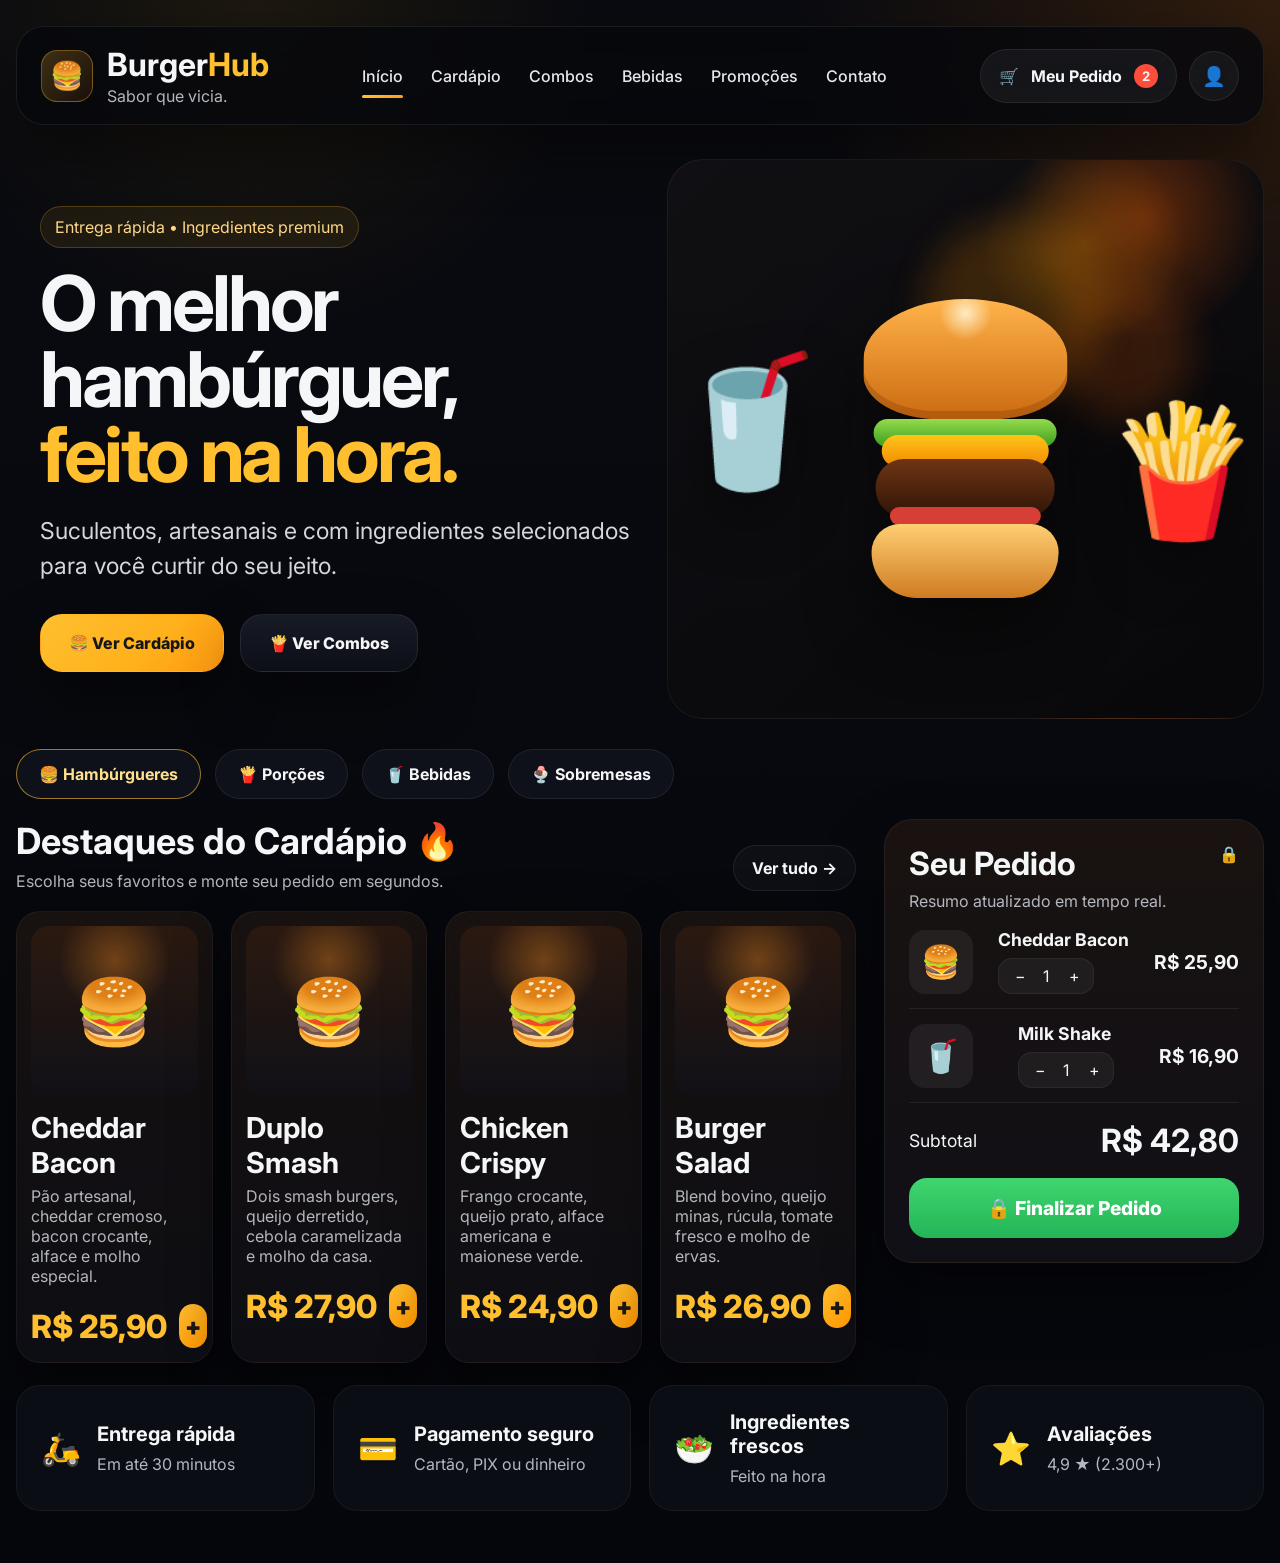
==== index.html @ 12356ae6 "Add dedicated menu page for burgers" ====
<!DOCTYPE html>
<html lang="pt-BR">
<head>
  <meta charset="UTF-8" />
  <meta name="viewport" content="width=device-width, initial-scale=1.0" />
  <title>BurgerHub | O melhor hambúrguer, feito na hora</title>
  <link rel="preconnect" href="https://fonts.googleapis.com">
  <link rel="preconnect" href="https://fonts.gstatic.com" crossorigin>
  <link href="https://fonts.googleapis.com/css2?family=Inter:wght@400;500;600;700;800&display=swap" rel="stylesheet">
  <link rel="stylesheet" href="styles.css" />
</head>
<body>
  <div class="page-shell">
    <header class="topbar">
      <div class="brand">
        <div class="brand__icon">🍔</div>
        <div>
          <h1>Burger<span>Hub</span></h1>
          <p>Sabor que vicia.</p>
        </div>
      </div>

      <nav class="nav">
        <a class="active" href="index.html">Início</a>
        <a href="cardapio.html">Cardápio</a>
        <a href="#combos">Combos</a>
        <a href="#bebidas">Bebidas</a>
        <a href="#promocoes">Promoções</a>
        <a href="#contato">Contato</a>
      </nav>

      <div class="topbar__actions">
        <button class="order-chip">
          <span>🛒</span>
          Meu Pedido
          <strong id="cart-badge">2</strong>
        </button>
        <button class="avatar-btn">👤</button>
      </div>
    </header>

    <main>
      <section class="hero">
        <div class="hero__content">
          <span class="eyebrow">Entrega rápida • Ingredientes premium</span>
          <h2>O melhor hambúrguer,<br><span>feito na hora.</span></h2>
          <p>Suculentos, artesanais e com ingredientes selecionados para você curtir do seu jeito.</p>
          <div class="hero__buttons">
            <a class="btn btn--primary" href="cardapio.html">🍔 Ver Cardápio</a>
            <a class="btn btn--dark" href="#combos">🍟 Ver Combos</a>
          </div>
        </div>

        <div class="hero__visual">
          <div class="glow glow--one"></div>
          <div class="glow glow--two"></div>
          <div class="combo-scene">
            <div class="soda">🥤</div>
            <div class="burger-art">
              <span class="bun top"></span>
              <span class="lettuce"></span>
              <span class="cheese"></span>
              <span class="patty"></span>
              <span class="tomato"></span>
              <span class="bun bottom"></span>
            </div>
            <div class="fries">🍟</div>
          </div>
        </div>
      </section>

      <section class="chips-row">
        <button class="chip chip--active">🍔 Hambúrgueres</button>
        <button class="chip">🍟 Porções</button>
        <button class="chip">🥤 Bebidas</button>
        <button class="chip">🍨 Sobremesas</button>
      </section>

      <section class="content-grid" id="menu">
        <div class="menu-panel">
          <div class="section-head">
            <div>
              <h3>Destaques do Cardápio 🔥</h3>
              <p>Escolha seus favoritos e monte seu pedido em segundos.</p>
            </div>
            <a href="cardapio.html" class="see-all">Ver tudo →</a>
          </div>

          <div class="cards" id="cards"></div>
        </div>

        <aside class="order-panel">
          <div class="order-panel__head">
            <div>
              <h3>Seu Pedido</h3>
              <p>Resumo atualizado em tempo real.</p>
            </div>
            <span>🔒</span>
          </div>
          <div class="cart-items" id="cart-items"></div>
          <div class="subtotal">
            <span>Subtotal</span>
            <strong id="subtotal-price">R$ 0,00</strong>
          </div>
          <button class="checkout-btn">🔒 Finalizar Pedido</button>
        </aside>
      </section>

      <section class="highlights" id="promocoes">
        <article>
          <span>🛵</span>
          <div>
            <h4>Entrega rápida</h4>
            <p>Em até 30 minutos</p>
          </div>
        </article>
        <article>
          <span>💳</span>
          <div>
            <h4>Pagamento seguro</h4>
            <p>Cartão, PIX ou dinheiro</p>
          </div>
        </article>
        <article>
          <span>🥗</span>
          <div>
            <h4>Ingredientes frescos</h4>
            <p>Feito na hora</p>
          </div>
        </article>
        <article>
          <span>⭐</span>
          <div>
            <h4>Avaliações</h4>
            <p>4,9 ★ (2.300+)</p>
          </div>
        </article>
      </section>
    </main>
  </div>

  <script src="script.js"></script>
</body>
</html>
---- styles.css ----
:root {
  --bg: #07080d;
  --panel: rgba(18, 18, 24, 0.9);
  --panel-strong: #11131b;
  --text: #f5f6f7;
  --muted: #b4b7bf;
  --line: rgba(255, 255, 255, 0.08);
  --gold: #ffbf2f;
  --gold-strong: #ff9f1a;
  --green: #2fcb63;
  --shadow: 0 25px 60px rgba(0, 0, 0, 0.45);
}

* { box-sizing: border-box; }
html { scroll-behavior: smooth; }
body {
  margin: 0;
  font-family: 'Inter', sans-serif;
  color: var(--text);
  background:
    radial-gradient(circle at top right, rgba(255, 125, 0, 0.16), transparent 24%),
    radial-gradient(circle at 20% 0%, rgba(255, 187, 0, 0.08), transparent 18%),
    linear-gradient(180deg, #0a0b10 0%, #05060b 100%);
}

a { color: inherit; text-decoration: none; }
button { font: inherit; color: inherit; }

.page-shell {
  width: min(1440px, calc(100% - 32px));
  margin: 20px auto;
  padding: 6px 0 32px;
}

.topbar,
.chip,
.menu-card,
.order-panel,
.highlights article,
.order-chip,
.avatar-btn,
.btn--dark {
  backdrop-filter: blur(16px);
}

.topbar {
  display: flex;
  justify-content: space-between;
  align-items: center;
  gap: 24px;
  padding: 18px 24px;
  border: 1px solid var(--line);
  border-radius: 28px;
  background: rgba(7, 8, 13, 0.82);
  box-shadow: var(--shadow);
}

.brand { display: flex; align-items: center; gap: 14px; }
.brand__icon {
  width: 52px; height: 52px; border-radius: 16px;
  display: grid; place-items: center;
  font-size: 1.7rem;
  background: linear-gradient(135deg, rgba(255, 191, 47, 0.22), rgba(255, 112, 0, 0.08));
  border: 1px solid rgba(255,191,47,.35);
}
.brand h1 { margin: 0; font-size: 2rem; }
.brand h1 span { color: var(--gold); }
.brand p { margin: 2px 0 0; color: var(--muted); }

.nav {
  display: flex;
  gap: 28px;
  flex-wrap: wrap;
  justify-content: center;
}
.nav a { color: #e7e8eb; font-weight: 500; position: relative; }
.nav a.active::after,
.nav a:hover::after {
  content: '';
  position: absolute;
  left: 0;
  bottom: -12px;
  width: 100%;
  height: 3px;
  border-radius: 99px;
  background: linear-gradient(90deg, var(--gold), var(--gold-strong));
}

.topbar__actions { display: flex; align-items: center; gap: 12px; }
.order-chip, .avatar-btn {
  border: 1px solid var(--line);
  background: rgba(255,255,255,0.06);
  border-radius: 999px;
}
.order-chip {
  padding: 14px 18px;
  display: inline-flex;
  align-items: center;
  gap: 12px;
  font-weight: 700;
}
.order-chip strong {
  min-width: 24px; height: 24px; border-radius: 50%;
  display: grid; place-items: center;
  background: #ff4d3b; font-size: 0.82rem;
}
.avatar-btn { width: 50px; height: 50px; font-size: 1.2rem; }

.hero {
  display: grid;
  grid-template-columns: 1.05fr 1fr;
  gap: 24px;
  padding: 34px 0 20px;
  align-items: center;
}
.hero__content {
  padding: 32px 8px 32px 24px;
}
.eyebrow {
  display: inline-flex;
  padding: 10px 14px;
  border: 1px solid rgba(255,191,47,.22);
  border-radius: 999px;
  color: #ffd787;
  background: rgba(255,191,47,.08);
  margin-bottom: 18px;
}
.hero h2 {
  margin: 0;
  font-size: clamp(3rem, 6vw, 5.4rem);
  line-height: 0.98;
  letter-spacing: -0.04em;
}
.hero h2 span { color: var(--gold); }
.hero p {
  max-width: 660px;
  font-size: 1.45rem;
  color: #d4d7dd;
  line-height: 1.5;
  margin: 22px 0 30px;
}
.hero__buttons { display: flex; flex-wrap: wrap; gap: 16px; }
.btn {
  display: inline-flex; align-items: center; gap: 10px;
  padding: 18px 28px; border-radius: 22px; font-weight: 800;
  border: 1px solid transparent; box-shadow: var(--shadow);
}
.btn--primary {
  color: #161616;
  background: linear-gradient(135deg, var(--gold), #ffb11b 60%, #ff9811);
}
.btn--dark {
  background: linear-gradient(180deg, rgba(24, 28, 40, .95), rgba(14, 16, 24, .95));
  border-color: var(--line);
}

.hero__visual {
  position: relative;
  min-height: 560px;
  border-radius: 36px;
  overflow: hidden;
  border: 1px solid rgba(255,255,255,.06);
  background:
    radial-gradient(circle at 80% 10%, rgba(255, 93, 0, 0.35), transparent 18%),
    radial-gradient(circle at 70% 15%, rgba(255, 164, 0, 0.26), transparent 16%),
    linear-gradient(135deg, rgba(15, 15, 20, 0.78), rgba(8, 8, 10, 0.98)),
    linear-gradient(180deg, #16100d 0%, #09090b 100%);
}
.glow {
  position: absolute; border-radius: 50%; filter: blur(18px); opacity: .7;
}
.glow--one { width: 180px; height: 180px; background: rgba(255, 145, 0, .28); top: 60px; right: 160px; }
.glow--two { width: 140px; height: 140px; background: rgba(255, 106, 0, .24); top: 120px; right: 70px; }
.combo-scene {
  position: absolute; inset: 0; display: flex; align-items: center; justify-content: center; gap: 36px;
}
.burger-art {
  position: relative; width: min(34vw, 420px); height: 320px; filter: drop-shadow(0 30px 35px rgba(0,0,0,.45));
}
.burger-art span { position: absolute; left: 50%; transform: translateX(-50%); display: block; }
.bun.top {
  top: 20px; width: 100%; height: 120px; border-radius: 55% 55% 40% 40%;
  background: radial-gradient(circle at 50% 12%, rgba(255,245,214,.85), transparent 18%), linear-gradient(180deg, #ffb34a 0%, #cb6a11 100%);
  box-shadow: inset 0 -8px 0 rgba(117, 52, 4, .28);
}
.lettuce { top: 140px; width: 90%; height: 28px; border-radius: 40px; background: linear-gradient(180deg, #95db4c, #3a9d1e); }
.cheese { top: 156px; width: 82%; height: 32px; border-radius: 16px; background: linear-gradient(180deg, #ffc51a, #f18800); }
.patty { top: 180px; width: 88%; height: 58px; border-radius: 28px; background: linear-gradient(180deg, #6f3514, #2f1407); }
.tomato { top: 228px; width: 74%; height: 18px; border-radius: 999px; background: #d63e36; }
.bun.bottom {
  top: 245px; width: 92%; height: 74px; border-radius: 28px 28px 45px 45px;
  background: linear-gradient(180deg, #ffce73 0%, #cf7b20 100%);
}
.soda, .fries {
  font-size: clamp(5rem, 10vw, 8rem);
  filter: drop-shadow(0 25px 30px rgba(0,0,0,.4));
  transform: translateY(-20px);
}
.fries { transform: translateY(30px); }

.chips-row {
  display: flex; flex-wrap: wrap; gap: 14px; padding: 10px 0 20px;
}
.chip {
  border: 1px solid var(--line);
  background: rgba(16, 19, 29, .88);
  color: var(--text);
  padding: 14px 22px;
  border-radius: 999px;
  font-weight: 700;
}
.chip--active { border-color: rgba(255,191,47,.6); color: #ffe08c; }

.content-grid {
  display: grid; grid-template-columns: minmax(0, 1.8fr) 380px; gap: 28px;
}
.section-head {
  display: flex; justify-content: space-between; align-items: end; gap: 16px;
  margin-bottom: 20px;
}
.section-head h3 { margin: 0; font-size: 2.25rem; }
.section-head p { margin: 8px 0 0; color: var(--muted); }
.see-all {
  border: 1px solid var(--line); padding: 12px 18px; border-radius: 999px;
  background: rgba(255,255,255,.03); font-weight: 700;
}
.cards {
  display: grid; grid-template-columns: repeat(4, minmax(0, 1fr)); gap: 18px;
}
.menu-card {
  position: relative;
  padding: 14px;
  border-radius: 24px;
  border: 1px solid rgba(255,255,255,.05);
  background: linear-gradient(180deg, rgba(28,20,17,.82), rgba(13,14,20,.98));
  box-shadow: var(--shadow);
}
.menu-card__image {
  height: 170px; border-radius: 18px; margin-bottom: 14px;
  display: grid; place-items: center;
  font-size: 4rem;
  background:
    radial-gradient(circle at 50% 20%, rgba(255, 146, 34, 0.35), transparent 35%),
    linear-gradient(180deg, rgba(48,28,17,.82), rgba(17,17,24,.95));
}
.menu-card h4 { margin: 0 0 6px; font-size: 1.8rem; }
.menu-card p { margin: 0 0 18px; min-height: 54px; color: var(--muted); }
.menu-card__bottom { display: flex; justify-content: space-between; align-items: center; gap: 12px; }
.price { color: var(--gold); font-size: 2rem; font-weight: 800; }
.add-btn {
  width: 44px; height: 44px; border-radius: 14px; border: none;
  background: linear-gradient(135deg, var(--gold), #ff9600); color: #191919; font-size: 1.5rem; font-weight: 900;
}

.order-panel {
  align-self: start;
  padding: 24px;
  border-radius: 28px;
  border: 1px solid rgba(255,255,255,.06);
  background: linear-gradient(180deg, rgba(26, 19, 17, .95), rgba(17, 16, 23, .98));
  box-shadow: var(--shadow);
}
.order-panel__head,
.cart-item,
.subtotal { display: flex; justify-content: space-between; gap: 16px; }
.order-panel__head { align-items: start; margin-bottom: 18px; }
.order-panel__head h3 { margin: 0; font-size: 2rem; }
.order-panel__head p { margin: 8px 0 0; color: var(--muted); }
.cart-items { display: grid; gap: 14px; }
.cart-item {
  align-items: center;
  padding-bottom: 14px;
  border-bottom: 1px solid rgba(255,255,255,.07);
}
.cart-item__thumb {
  width: 64px; height: 64px; border-radius: 16px; display: grid; place-items: center;
  font-size: 2rem; background: rgba(255,255,255,.06);
}
.cart-item__info h4 { margin: 0 0 8px; font-size: 1.1rem; }
.qty-box {
  display: inline-flex; align-items: center; gap: 14px;
  background: rgba(255,255,255,.05);
  border: 1px solid rgba(255,255,255,.06);
  border-radius: 14px; padding: 6px 10px;
}
.qty-box button { background: transparent; border: none; width: 20px; }
.cart-item strong { white-space: nowrap; align-self: center; font-size: 1.2rem; }
.subtotal { padding: 18px 0; align-items: center; font-size: 1.1rem; }
.subtotal strong { font-size: 2rem; }
.checkout-btn {
  width: 100%; border: none; border-radius: 18px; padding: 18px 20px;
  background: linear-gradient(180deg, #3fd66f, #23b457);
  color: white; font-size: 1.2rem; font-weight: 800;
}
.highlights {
  display: grid; grid-template-columns: repeat(4, 1fr); gap: 18px; margin-top: 22px;
}
.highlights article {
  display: flex; align-items: center; gap: 16px; padding: 24px;
  border-radius: 24px; border: 1px solid rgba(255,255,255,.05);
  background: rgba(13, 15, 22, .92);
}
.highlights span { font-size: 2rem; }
.highlights h4 { margin: 0 0 8px; font-size: 1.25rem; }
.highlights p { margin: 0; color: var(--muted); }

@media (max-width: 1200px) {
  .topbar, .hero, .content-grid, .highlights { grid-template-columns: 1fr; }
  .topbar { flex-direction: column; }
  .cards { grid-template-columns: repeat(2, minmax(0, 1fr)); }
}

@media (max-width: 780px) {
  .page-shell { width: min(100% - 20px, 100%); }
  .topbar { padding: 16px; }
  .nav { gap: 18px; }
  .hero__content { padding: 18px 0; }
  .hero__visual { min-height: 380px; }
  .combo-scene { gap: 8px; }
  .cards, .highlights { grid-template-columns: 1fr; }
  .section-head { flex-direction: column; align-items: start; }
}


.catalog-hero {
  padding: 42px 24px 28px;
}

.catalog-hero h2 {
  margin: 0;
  font-size: clamp(2.8rem, 6vw, 4.8rem);
  line-height: 1.02;
}

.catalog-hero h2 span {
  color: var(--gold);
}

.catalog-hero p {
  max-width: 780px;
  font-size: 1.2rem;
  color: #d4d7dd;
  line-height: 1.6;
  margin: 18px 0 30px;
}

.catalog-section {
  padding: 8px 0 32px;
}

.section-head--stacked {
  align-items: flex-start;
}

.catalog-grid {
  display: grid;
  grid-template-columns: repeat(3, minmax(0, 1fr));
  gap: 18px;
}

@media (max-width: 1200px) {
  .catalog-grid {
    grid-template-columns: repeat(2, minmax(0, 1fr));
  }
}

@media (max-width: 780px) {
  .catalog-hero {
    padding: 24px 0 20px;
  }

  .catalog-grid {
    grid-template-columns: 1fr;
  }
}
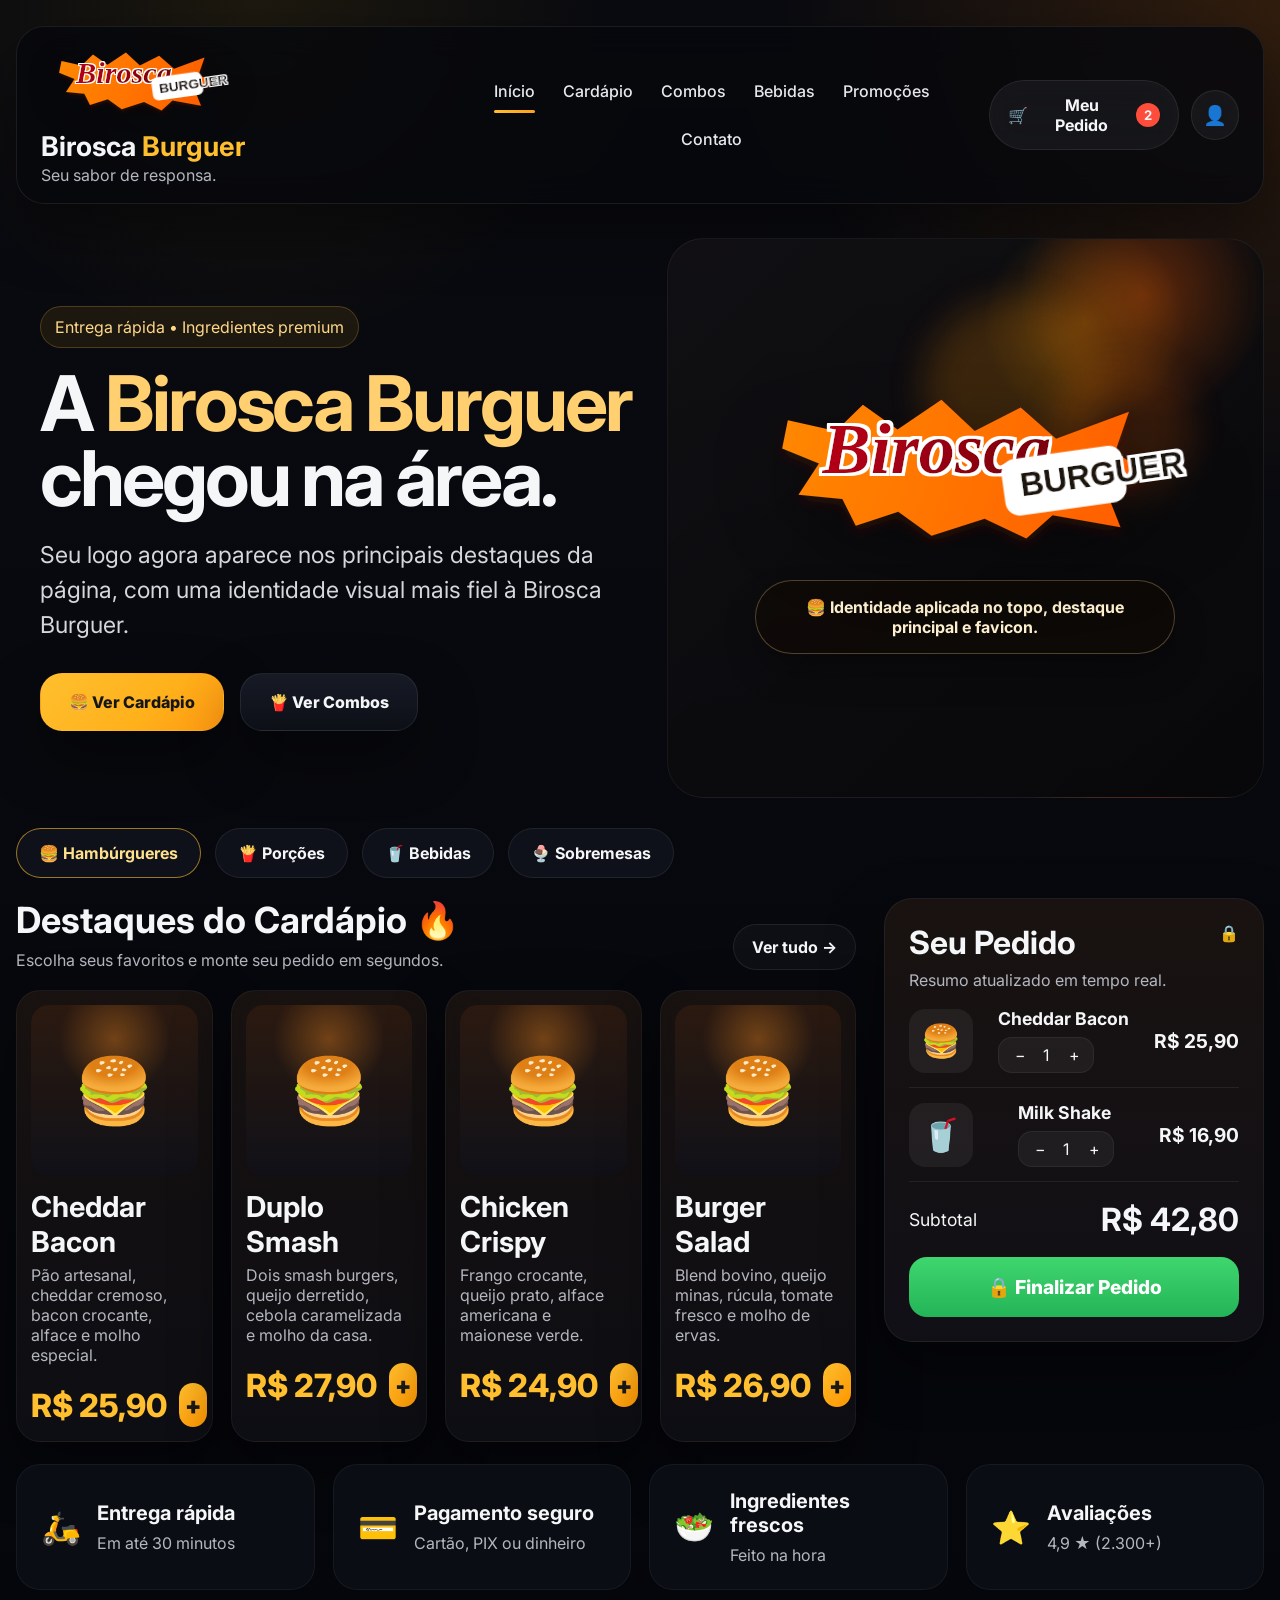
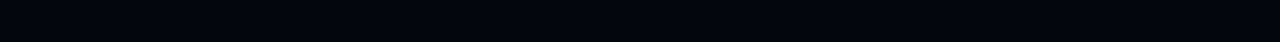
==== commit cb1ba796: "Merge branch 'main' into codex/add-menu-link-to-snacks-page" ====
--- a/index.html
+++ b/index.html
@@ -3,7 +3,8 @@
 <head>
   <meta charset="UTF-8" />
   <meta name="viewport" content="width=device-width, initial-scale=1.0" />
-  <title>BurgerHub | O melhor hambúrguer, feito na hora</title>
+  <title>Birosca Burguer | O melhor hambúrguer, feito na hora</title>
+  <link rel="icon" type="image/svg+xml" href="assets/logo-birosca.svg" />
   <link rel="preconnect" href="https://fonts.googleapis.com">
   <link rel="preconnect" href="https://fonts.gstatic.com" crossorigin>
   <link href="https://fonts.googleapis.com/css2?family=Inter:wght@400;500;600;700;800&display=swap" rel="stylesheet">
@@ -13,10 +14,10 @@
   <div class="page-shell">
     <header class="topbar">
       <div class="brand">
-        <div class="brand__icon">🍔</div>
+        <img class="brand__logo" src="assets/logo-birosca.svg" alt="Logo da Birosca Burguer" />
         <div>
-          <h1>Burger<span>Hub</span></h1>
-          <p>Sabor que vicia.</p>
+          <h1>Birosca <span>Burguer</span></h1>
+          <p>Seu sabor de responsa.</p>
         </div>
       </div>
 
@@ -43,8 +44,8 @@
       <section class="hero">
         <div class="hero__content">
           <span class="eyebrow">Entrega rápida • Ingredientes premium</span>
-          <h2>O melhor hambúrguer,<br><span>feito na hora.</span></h2>
-          <p>Suculentos, artesanais e com ingredientes selecionados para você curtir do seu jeito.</p>
+          <h2>A <span>Birosca Burguer</span><br>chegou na área.</h2>
+          <p>Seu logo agora aparece nos principais destaques da página, com uma identidade visual mais fiel à Birosca Burguer.</p>
           <div class="hero__buttons">
             <a class="btn btn--primary" href="cardapio.html">🍔 Ver Cardápio</a>
             <a class="btn btn--dark" href="#combos">🍟 Ver Combos</a>
@@ -54,17 +55,9 @@
         <div class="hero__visual">
           <div class="glow glow--one"></div>
           <div class="glow glow--two"></div>
-          <div class="combo-scene">
-            <div class="soda">🥤</div>
-            <div class="burger-art">
-              <span class="bun top"></span>
-              <span class="lettuce"></span>
-              <span class="cheese"></span>
-              <span class="patty"></span>
-              <span class="tomato"></span>
-              <span class="bun bottom"></span>
-            </div>
-            <div class="fries">🍟</div>
+          <div class="logo-showcase">
+            <img class="logo-showcase__main" src="assets/logo-birosca.svg" alt="Logo principal da Birosca Burguer" />
+            <div class="logo-showcase__badge">🍔 Identidade aplicada no topo, destaque principal e favicon.</div>
           </div>
         </div>
       </section>
--- a/styles.css
+++ b/styles.css
@@ -56,15 +56,15 @@
 }
 
 .brand { display: flex; align-items: center; gap: 14px; }
-.brand__icon {
-  width: 52px; height: 52px; border-radius: 16px;
-  display: grid; place-items: center;
-  font-size: 1.7rem;
-  background: linear-gradient(135deg, rgba(255, 191, 47, 0.22), rgba(255, 112, 0, 0.08));
-  border: 1px solid rgba(255,191,47,.35);
-}
-.brand h1 { margin: 0; font-size: 2rem; }
+.brand__logo {
+  width: clamp(140px, 18vw, 190px);
+  height: auto;
+  display: block;
+  filter: drop-shadow(0 10px 18px rgba(0,0,0,.22));
+}
+.brand h1 { margin: 0; font-size: clamp(1.7rem, 2vw, 2rem); }
 .brand h1 span { color: var(--gold); }
+.brand { flex-wrap: wrap; }
 .brand p { margin: 2px 0 0; color: var(--muted); }
 
 .nav {
@@ -131,7 +131,7 @@
   line-height: 0.98;
   letter-spacing: -0.04em;
 }
-.hero h2 span { color: var(--gold); }
+.hero h2 span { color: #ffcf70; }
 .hero p {
   max-width: 660px;
   font-size: 1.45rem;
@@ -171,32 +171,31 @@
 }
 .glow--one { width: 180px; height: 180px; background: rgba(255, 145, 0, .28); top: 60px; right: 160px; }
 .glow--two { width: 140px; height: 140px; background: rgba(255, 106, 0, .24); top: 120px; right: 70px; }
-.combo-scene {
-  position: absolute; inset: 0; display: flex; align-items: center; justify-content: center; gap: 36px;
-}
-.burger-art {
-  position: relative; width: min(34vw, 420px); height: 320px; filter: drop-shadow(0 30px 35px rgba(0,0,0,.45));
-}
-.burger-art span { position: absolute; left: 50%; transform: translateX(-50%); display: block; }
-.bun.top {
-  top: 20px; width: 100%; height: 120px; border-radius: 55% 55% 40% 40%;
-  background: radial-gradient(circle at 50% 12%, rgba(255,245,214,.85), transparent 18%), linear-gradient(180deg, #ffb34a 0%, #cb6a11 100%);
-  box-shadow: inset 0 -8px 0 rgba(117, 52, 4, .28);
-}
-.lettuce { top: 140px; width: 90%; height: 28px; border-radius: 40px; background: linear-gradient(180deg, #95db4c, #3a9d1e); }
-.cheese { top: 156px; width: 82%; height: 32px; border-radius: 16px; background: linear-gradient(180deg, #ffc51a, #f18800); }
-.patty { top: 180px; width: 88%; height: 58px; border-radius: 28px; background: linear-gradient(180deg, #6f3514, #2f1407); }
-.tomato { top: 228px; width: 74%; height: 18px; border-radius: 999px; background: #d63e36; }
-.bun.bottom {
-  top: 245px; width: 92%; height: 74px; border-radius: 28px 28px 45px 45px;
-  background: linear-gradient(180deg, #ffce73 0%, #cf7b20 100%);
-}
-.soda, .fries {
-  font-size: clamp(5rem, 10vw, 8rem);
-  filter: drop-shadow(0 25px 30px rgba(0,0,0,.4));
-  transform: translateY(-20px);
-}
-.fries { transform: translateY(30px); }
+.logo-showcase {
+  position: absolute;
+  inset: 0;
+  display: grid;
+  place-items: center;
+  align-content: center;
+  gap: 28px;
+  padding: 40px;
+}
+.logo-showcase__main {
+  width: min(88%, 540px);
+  height: auto;
+  filter: drop-shadow(0 28px 36px rgba(0, 0, 0, 0.42));
+}
+.logo-showcase__badge {
+  max-width: 420px;
+  padding: 16px 22px;
+  border-radius: 999px;
+  text-align: center;
+  font-weight: 700;
+  color: #fff1d0;
+  border: 1px solid rgba(255, 211, 138, 0.28);
+  background: rgba(17, 10, 4, 0.58);
+  box-shadow: 0 18px 32px rgba(0,0,0,.28);
+}
 
 .chips-row {
   display: flex; flex-wrap: wrap; gap: 14px; padding: 10px 0 20px;
@@ -316,10 +315,10 @@
   .nav { gap: 18px; }
   .hero__content { padding: 18px 0; }
   .hero__visual { min-height: 380px; }
-  .combo-scene { gap: 8px; }
   .cards, .highlights { grid-template-columns: 1fr; }
   .section-head { flex-direction: column; align-items: start; }
 }
+
 
 
 .catalog-hero {
@@ -372,4 +371,12 @@
   .catalog-grid {
     grid-template-columns: 1fr;
   }
-}
+
+@media (max-width: 900px) {
+  .topbar { flex-direction: column; }
+  .content-grid, .hero { grid-template-columns: 1fr; }
+  .hero__content { padding-inline: 0; }
+  .hero__visual { min-height: 420px; }
+  .nav { gap: 18px; }
+
+}
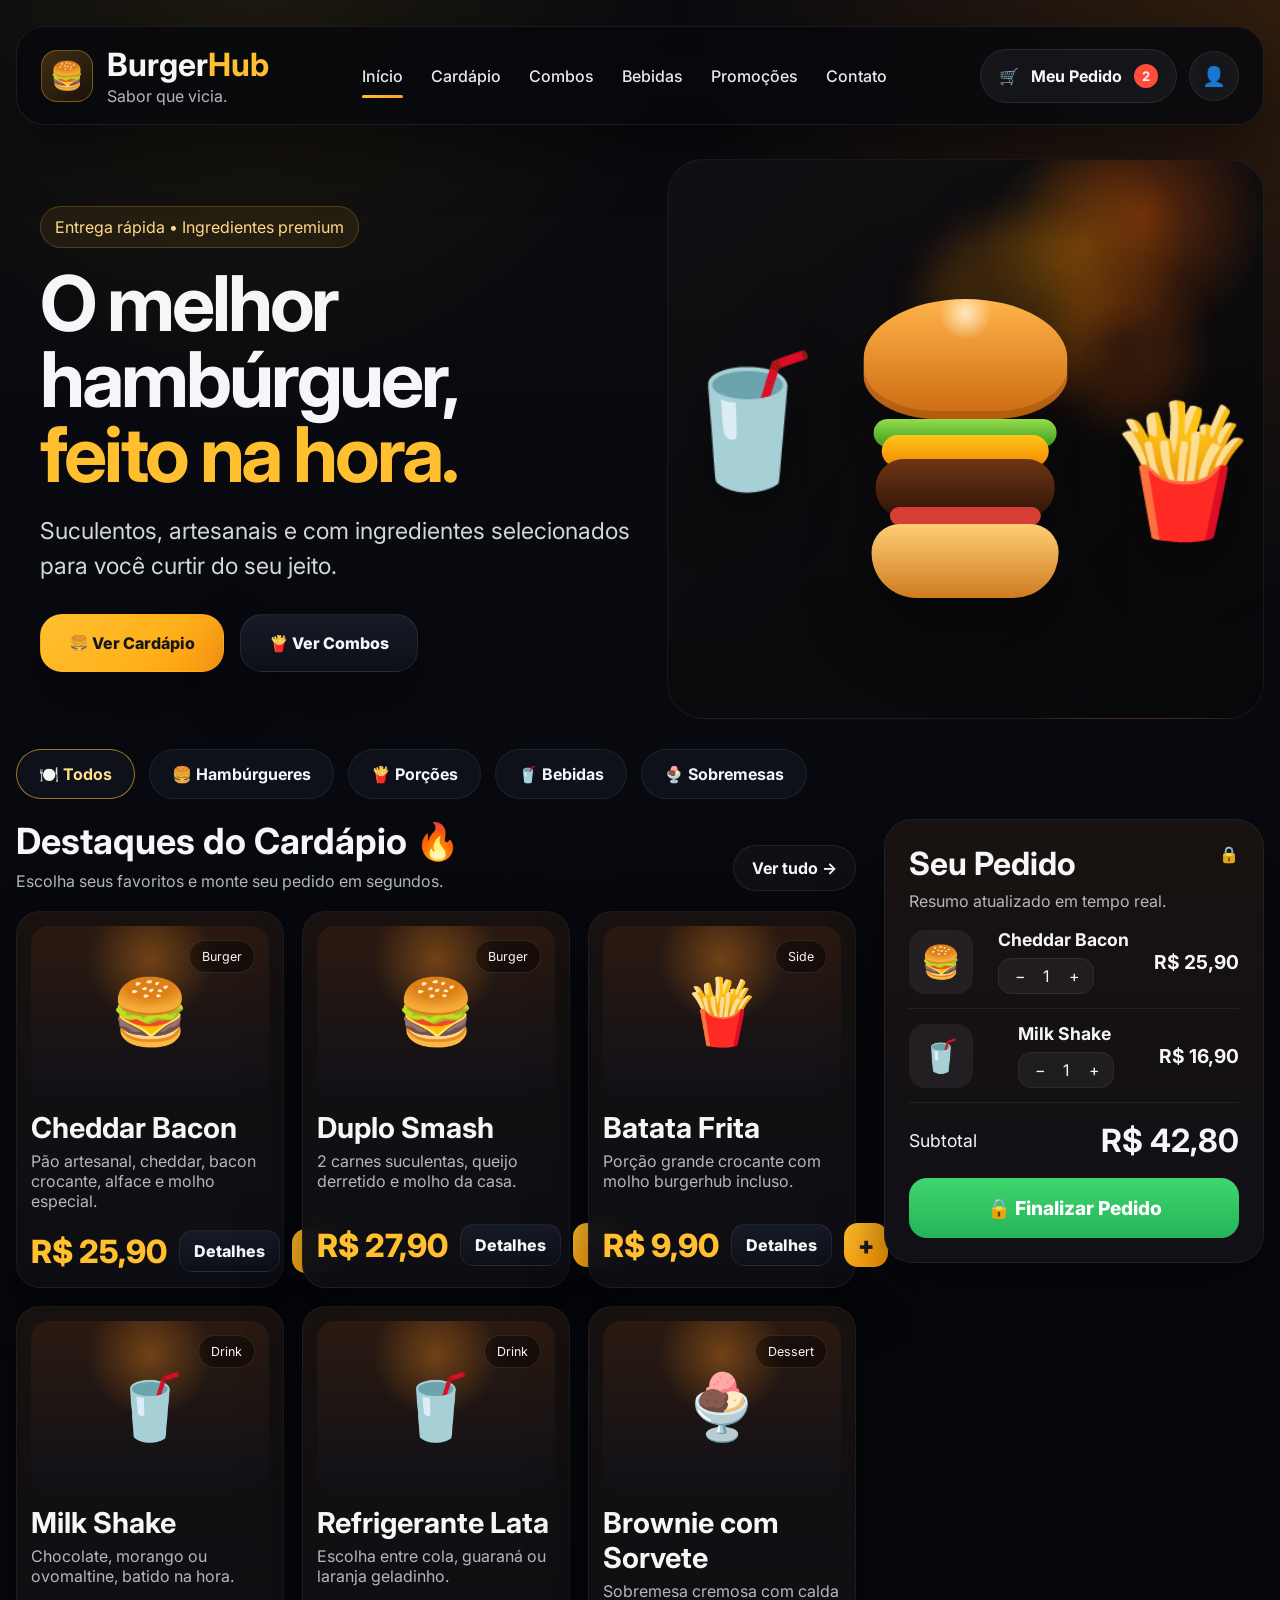
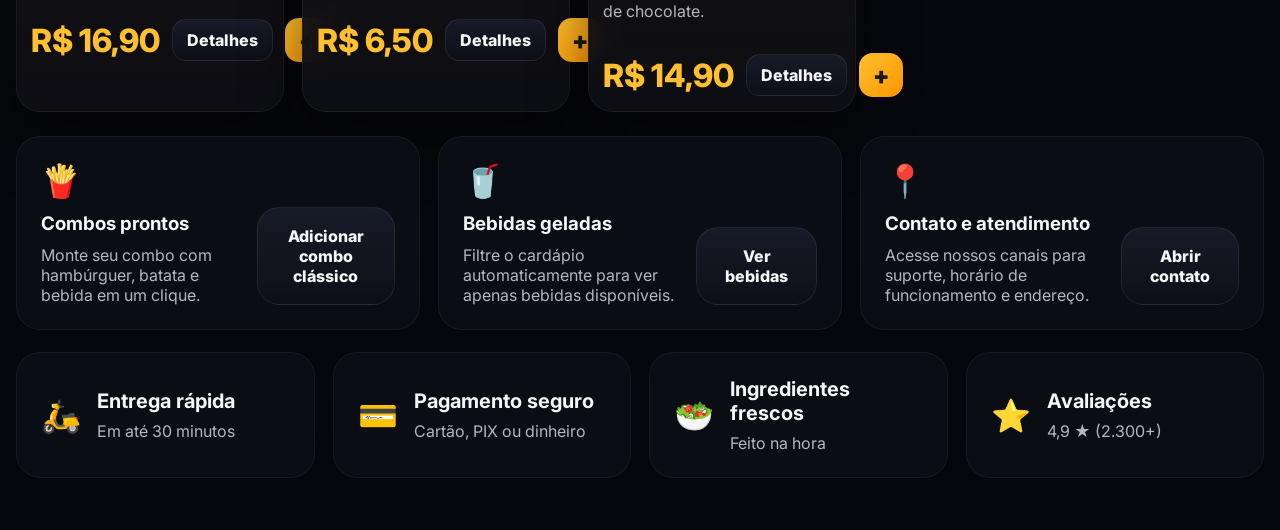
==== commit 1d2345a3: "Implementa ações para todos os botões da landing page" ====
--- a/index.html
+++ b/index.html
@@ -3,8 +3,7 @@
 <head>
   <meta charset="UTF-8" />
   <meta name="viewport" content="width=device-width, initial-scale=1.0" />
-  <title>Birosca Burguer | O melhor hambúrguer, feito na hora</title>
-  <link rel="icon" type="image/svg+xml" href="assets/logo-birosca.svg" />
+  <title>BurgerHub | O melhor hambúrguer, feito na hora</title>
   <link rel="preconnect" href="https://fonts.googleapis.com">
   <link rel="preconnect" href="https://fonts.gstatic.com" crossorigin>
   <link href="https://fonts.googleapis.com/css2?family=Inter:wght@400;500;600;700;800&display=swap" rel="stylesheet">
@@ -14,40 +13,40 @@
   <div class="page-shell">
     <header class="topbar">
       <div class="brand">
-        <img class="brand__logo" src="assets/logo-birosca.svg" alt="Logo da Birosca Burguer" />
+        <div class="brand__icon">🍔</div>
         <div>
-          <h1>Birosca <span>Burguer</span></h1>
-          <p>Seu sabor de responsa.</p>
+          <h1>Burger<span>Hub</span></h1>
+          <p>Sabor que vicia.</p>
         </div>
       </div>
 
       <nav class="nav">
-        <a class="active" href="index.html">Início</a>
-        <a href="cardapio.html">Cardápio</a>
-        <a href="#combos">Combos</a>
-        <a href="#bebidas">Bebidas</a>
-        <a href="#promocoes">Promoções</a>
-        <a href="#contato">Contato</a>
+        <a class="active nav-link" href="#inicio">Início</a>
+        <a class="nav-link" href="#menu">Cardápio</a>
+        <a class="nav-link" href="#combos">Combos</a>
+        <a class="nav-link" href="#bebidas">Bebidas</a>
+        <a class="nav-link" href="#promocoes">Promoções</a>
+        <a class="nav-link" href="#contato">Contato</a>
       </nav>
 
       <div class="topbar__actions">
-        <button class="order-chip">
+        <button class="order-chip" id="open-cart-btn" type="button">
           <span>🛒</span>
           Meu Pedido
-          <strong id="cart-badge">2</strong>
+          <strong id="cart-badge">0</strong>
         </button>
-        <button class="avatar-btn">👤</button>
+        <button class="avatar-btn" id="profile-btn" type="button" aria-label="Abrir perfil">👤</button>
       </div>
     </header>
 
     <main>
-      <section class="hero">
+      <section class="hero" id="inicio">
         <div class="hero__content">
           <span class="eyebrow">Entrega rápida • Ingredientes premium</span>
-          <h2>A <span>Birosca Burguer</span><br>chegou na área.</h2>
-          <p>Seu logo agora aparece nos principais destaques da página, com uma identidade visual mais fiel à Birosca Burguer.</p>
+          <h2>O melhor hambúrguer,<br><span>feito na hora.</span></h2>
+          <p>Suculentos, artesanais e com ingredientes selecionados para você curtir do seu jeito.</p>
           <div class="hero__buttons">
-            <a class="btn btn--primary" href="cardapio.html">🍔 Ver Cardápio</a>
+            <a class="btn btn--primary" href="#menu">🍔 Ver Cardápio</a>
             <a class="btn btn--dark" href="#combos">🍟 Ver Combos</a>
           </div>
         </div>
@@ -55,18 +54,27 @@
         <div class="hero__visual">
           <div class="glow glow--one"></div>
           <div class="glow glow--two"></div>
-          <div class="logo-showcase">
-            <img class="logo-showcase__main" src="assets/logo-birosca.svg" alt="Logo principal da Birosca Burguer" />
-            <div class="logo-showcase__badge">🍔 Identidade aplicada no topo, destaque principal e favicon.</div>
+          <div class="combo-scene">
+            <div class="soda">🥤</div>
+            <div class="burger-art">
+              <span class="bun top"></span>
+              <span class="lettuce"></span>
+              <span class="cheese"></span>
+              <span class="patty"></span>
+              <span class="tomato"></span>
+              <span class="bun bottom"></span>
+            </div>
+            <div class="fries">🍟</div>
           </div>
         </div>
       </section>
 
-      <section class="chips-row">
-        <button class="chip chip--active">🍔 Hambúrgueres</button>
-        <button class="chip">🍟 Porções</button>
-        <button class="chip">🥤 Bebidas</button>
-        <button class="chip">🍨 Sobremesas</button>
+      <section class="chips-row" aria-label="Filtrar categorias">
+        <button class="chip chip--active" type="button" data-category="all">🍽️ Todos</button>
+        <button class="chip" type="button" data-category="burger">🍔 Hambúrgueres</button>
+        <button class="chip" type="button" data-category="side">🍟 Porções</button>
+        <button class="chip" type="button" data-category="drink">🥤 Bebidas</button>
+        <button class="chip" type="button" data-category="dessert">🍨 Sobremesas</button>
       </section>
 
       <section class="content-grid" id="menu">
@@ -74,15 +82,15 @@
           <div class="section-head">
             <div>
               <h3>Destaques do Cardápio 🔥</h3>
-              <p>Escolha seus favoritos e monte seu pedido em segundos.</p>
+              <p id="menu-description">Escolha seus favoritos e monte seu pedido em segundos.</p>
             </div>
-            <a href="cardapio.html" class="see-all">Ver tudo →</a>
+            <button type="button" class="see-all" id="see-all-btn">Ver tudo →</button>
           </div>
 
           <div class="cards" id="cards"></div>
         </div>
 
-        <aside class="order-panel">
+        <aside class="order-panel" id="cart-panel">
           <div class="order-panel__head">
             <div>
               <h3>Seu Pedido</h3>
@@ -95,8 +103,37 @@
             <span>Subtotal</span>
             <strong id="subtotal-price">R$ 0,00</strong>
           </div>
-          <button class="checkout-btn">🔒 Finalizar Pedido</button>
+          <button class="checkout-btn" id="checkout-btn" type="button">🔒 Finalizar Pedido</button>
         </aside>
+      </section>
+
+      <section class="feature-sections">
+        <article class="feature-card" id="combos">
+          <div>
+            <span class="feature-icon">🍟</span>
+            <h3>Combos prontos</h3>
+            <p>Monte seu combo com hambúrguer, batata e bebida em um clique.</p>
+          </div>
+          <button type="button" class="secondary-btn" data-quick-add="combo">Adicionar combo clássico</button>
+        </article>
+
+        <article class="feature-card" id="bebidas">
+          <div>
+            <span class="feature-icon">🥤</span>
+            <h3>Bebidas geladas</h3>
+            <p>Filtre o cardápio automaticamente para ver apenas bebidas disponíveis.</p>
+          </div>
+          <button type="button" class="secondary-btn" id="filter-drinks-btn">Ver bebidas</button>
+        </article>
+
+        <article class="feature-card" id="contato">
+          <div>
+            <span class="feature-icon">📍</span>
+            <h3>Contato e atendimento</h3>
+            <p>Acesse nossos canais para suporte, horário de funcionamento e endereço.</p>
+          </div>
+          <button type="button" class="secondary-btn" id="contact-btn">Abrir contato</button>
+        </article>
       </section>
 
       <section class="highlights" id="promocoes">
@@ -132,6 +169,21 @@
     </main>
   </div>
 
+  <section class="drawer" id="details-drawer" aria-live="polite">
+    <div class="drawer__content">
+      <div class="drawer__head">
+        <div>
+          <p class="drawer__eyebrow">Central BurgerHub</p>
+          <h3 id="drawer-title">Detalhes</h3>
+        </div>
+        <button type="button" class="drawer__close" id="close-drawer-btn" aria-label="Fechar painel">✕</button>
+      </div>
+      <div id="drawer-body"></div>
+    </div>
+  </section>
+
+  <div class="toast" id="toast"></div>
+
   <script src="script.js"></script>
 </body>
 </html>
--- a/styles.css
+++ b/styles.css
@@ -23,8 +23,9 @@
     linear-gradient(180deg, #0a0b10 0%, #05060b 100%);
 }
 
+body.drawer-open { overflow: hidden; }
 a { color: inherit; text-decoration: none; }
-button { font: inherit; color: inherit; }
+button { font: inherit; color: inherit; cursor: pointer; }
 
 .page-shell {
   width: min(1440px, calc(100% - 32px));
@@ -39,7 +40,11 @@
 .highlights article,
 .order-chip,
 .avatar-btn,
-.btn--dark {
+.btn--dark,
+.feature-card,
+.secondary-btn,
+.drawer__content,
+.ghost-btn {
   backdrop-filter: blur(16px);
 }
 
@@ -56,15 +61,15 @@
 }
 
 .brand { display: flex; align-items: center; gap: 14px; }
-.brand__logo {
-  width: clamp(140px, 18vw, 190px);
-  height: auto;
-  display: block;
-  filter: drop-shadow(0 10px 18px rgba(0,0,0,.22));
-}
-.brand h1 { margin: 0; font-size: clamp(1.7rem, 2vw, 2rem); }
+.brand__icon {
+  width: 52px; height: 52px; border-radius: 16px;
+  display: grid; place-items: center;
+  font-size: 1.7rem;
+  background: linear-gradient(135deg, rgba(255, 191, 47, 0.22), rgba(255, 112, 0, 0.08));
+  border: 1px solid rgba(255,191,47,.35);
+}
+.brand h1 { margin: 0; font-size: 2rem; }
 .brand h1 span { color: var(--gold); }
-.brand { flex-wrap: wrap; }
 .brand p { margin: 2px 0 0; color: var(--muted); }
 
 .nav {
@@ -131,7 +136,7 @@
   line-height: 0.98;
   letter-spacing: -0.04em;
 }
-.hero h2 span { color: #ffcf70; }
+.hero h2 span { color: var(--gold); }
 .hero p {
   max-width: 660px;
   font-size: 1.45rem;
@@ -140,8 +145,10 @@
   margin: 22px 0 30px;
 }
 .hero__buttons { display: flex; flex-wrap: wrap; gap: 16px; }
-.btn {
-  display: inline-flex; align-items: center; gap: 10px;
+.btn,
+.secondary-btn,
+.ghost-btn {
+  display: inline-flex; align-items: center; justify-content: center; gap: 10px;
   padding: 18px 28px; border-radius: 22px; font-weight: 800;
   border: 1px solid transparent; box-shadow: var(--shadow);
 }
@@ -149,10 +156,16 @@
   color: #161616;
   background: linear-gradient(135deg, var(--gold), #ffb11b 60%, #ff9811);
 }
-.btn--dark {
+.btn--dark,
+.secondary-btn,
+.ghost-btn {
   background: linear-gradient(180deg, rgba(24, 28, 40, .95), rgba(14, 16, 24, .95));
   border-color: var(--line);
-}
+  color: var(--text);
+}
+.secondary-btn,
+.ghost-btn { box-shadow: none; }
+.ghost-btn { padding: 10px 14px; border-radius: 14px; }
 
 .hero__visual {
   position: relative;
@@ -171,31 +184,32 @@
 }
 .glow--one { width: 180px; height: 180px; background: rgba(255, 145, 0, .28); top: 60px; right: 160px; }
 .glow--two { width: 140px; height: 140px; background: rgba(255, 106, 0, .24); top: 120px; right: 70px; }
-.logo-showcase {
-  position: absolute;
-  inset: 0;
-  display: grid;
-  place-items: center;
-  align-content: center;
-  gap: 28px;
-  padding: 40px;
-}
-.logo-showcase__main {
-  width: min(88%, 540px);
-  height: auto;
-  filter: drop-shadow(0 28px 36px rgba(0, 0, 0, 0.42));
-}
-.logo-showcase__badge {
-  max-width: 420px;
-  padding: 16px 22px;
-  border-radius: 999px;
-  text-align: center;
-  font-weight: 700;
-  color: #fff1d0;
-  border: 1px solid rgba(255, 211, 138, 0.28);
-  background: rgba(17, 10, 4, 0.58);
-  box-shadow: 0 18px 32px rgba(0,0,0,.28);
-}
+.combo-scene {
+  position: absolute; inset: 0; display: flex; align-items: center; justify-content: center; gap: 36px;
+}
+.burger-art {
+  position: relative; width: min(34vw, 420px); height: 320px; filter: drop-shadow(0 30px 35px rgba(0,0,0,.45));
+}
+.burger-art span { position: absolute; left: 50%; transform: translateX(-50%); display: block; }
+.bun.top {
+  top: 20px; width: 100%; height: 120px; border-radius: 55% 55% 40% 40%;
+  background: radial-gradient(circle at 50% 12%, rgba(255,245,214,.85), transparent 18%), linear-gradient(180deg, #ffb34a 0%, #cb6a11 100%);
+  box-shadow: inset 0 -8px 0 rgba(117, 52, 4, .28);
+}
+.lettuce { top: 140px; width: 90%; height: 28px; border-radius: 40px; background: linear-gradient(180deg, #95db4c, #3a9d1e); }
+.cheese { top: 156px; width: 82%; height: 32px; border-radius: 16px; background: linear-gradient(180deg, #ffc51a, #f18800); }
+.patty { top: 180px; width: 88%; height: 58px; border-radius: 28px; background: linear-gradient(180deg, #6f3514, #2f1407); }
+.tomato { top: 228px; width: 74%; height: 18px; border-radius: 999px; background: #d63e36; }
+.bun.bottom {
+  top: 245px; width: 92%; height: 74px; border-radius: 28px 28px 45px 45px;
+  background: linear-gradient(180deg, #ffce73 0%, #cf7b20 100%);
+}
+.soda, .fries {
+  font-size: clamp(5rem, 10vw, 8rem);
+  filter: drop-shadow(0 25px 30px rgba(0,0,0,.4));
+  transform: translateY(-20px);
+}
+.fries { transform: translateY(30px); }
 
 .chips-row {
   display: flex; flex-wrap: wrap; gap: 14px; padding: 10px 0 20px;
@@ -224,7 +238,7 @@
   background: rgba(255,255,255,.03); font-weight: 700;
 }
 .cards {
-  display: grid; grid-template-columns: repeat(4, minmax(0, 1fr)); gap: 18px;
+  display: grid; grid-template-columns: repeat(3, minmax(0, 1fr)); gap: 18px;
 }
 .menu-card {
   position: relative;
@@ -242,9 +256,21 @@
     radial-gradient(circle at 50% 20%, rgba(255, 146, 34, 0.35), transparent 35%),
     linear-gradient(180deg, rgba(48,28,17,.82), rgba(17,17,24,.95));
 }
+.menu-card__tag {
+  position: absolute;
+  top: 28px;
+  right: 28px;
+  padding: 8px 12px;
+  border-radius: 999px;
+  text-transform: capitalize;
+  font-size: 0.78rem;
+  background: rgba(0,0,0,.4);
+  border: 1px solid rgba(255,255,255,.1);
+}
 .menu-card h4 { margin: 0 0 6px; font-size: 1.8rem; }
 .menu-card p { margin: 0 0 18px; min-height: 54px; color: var(--muted); }
-.menu-card__bottom { display: flex; justify-content: space-between; align-items: center; gap: 12px; }
+.menu-card__bottom,
+.menu-card__actions { display: flex; justify-content: space-between; align-items: center; gap: 12px; }
 .price { color: var(--gold); font-size: 2rem; font-weight: 800; }
 .add-btn {
   width: 44px; height: 44px; border-radius: 14px; border: none;
@@ -258,6 +284,12 @@
   border: 1px solid rgba(255,255,255,.06);
   background: linear-gradient(180deg, rgba(26, 19, 17, .95), rgba(17, 16, 23, .98));
   box-shadow: var(--shadow);
+  transition: transform .25s ease, box-shadow .25s ease, border-color .25s ease;
+}
+.order-panel--highlight {
+  transform: translateY(-6px);
+  border-color: rgba(255,191,47,.45);
+  box-shadow: 0 20px 50px rgba(255, 166, 0, 0.22);
 }
 .order-panel__head,
 .cart-item,
@@ -291,6 +323,28 @@
   background: linear-gradient(180deg, #3fd66f, #23b457);
   color: white; font-size: 1.2rem; font-weight: 800;
 }
+.checkout-btn:disabled { opacity: .55; cursor: not-allowed; }
+
+.feature-sections {
+  display: grid;
+  grid-template-columns: repeat(3, minmax(0, 1fr));
+  gap: 18px;
+  margin-top: 24px;
+}
+.feature-card {
+  display: flex;
+  justify-content: space-between;
+  gap: 18px;
+  align-items: flex-end;
+  padding: 24px;
+  border-radius: 24px;
+  border: 1px solid rgba(255,255,255,.05);
+  background: rgba(13, 15, 22, .92);
+}
+.feature-icon { font-size: 2rem; display: inline-block; margin-bottom: 12px; }
+.feature-card h3 { margin: 0 0 10px; }
+.feature-card p { margin: 0; color: var(--muted); }
+
 .highlights {
   display: grid; grid-template-columns: repeat(4, 1fr); gap: 18px; margin-top: 22px;
 }
@@ -303,8 +357,97 @@
 .highlights h4 { margin: 0 0 8px; font-size: 1.25rem; }
 .highlights p { margin: 0; color: var(--muted); }
 
+.drawer {
+  position: fixed;
+  inset: 0;
+  background: rgba(2, 4, 9, .62);
+  display: flex;
+  justify-content: flex-end;
+  opacity: 0;
+  pointer-events: none;
+  transition: opacity .25s ease;
+}
+.drawer--open {
+  opacity: 1;
+  pointer-events: auto;
+}
+.drawer__content {
+  width: min(460px, 100%);
+  height: 100%;
+  padding: 24px;
+  border-left: 1px solid rgba(255,255,255,.08);
+  background: rgba(11, 14, 20, .98);
+  box-shadow: var(--shadow);
+  transform: translateX(100%);
+  transition: transform .25s ease;
+}
+.drawer--open .drawer__content { transform: translateX(0); }
+.drawer__head {
+  display: flex;
+  justify-content: space-between;
+  gap: 14px;
+  align-items: flex-start;
+  margin-bottom: 24px;
+}
+.drawer__eyebrow { margin: 0 0 8px; color: #ffd787; }
+.drawer__head h3 { margin: 0; font-size: 2rem; }
+.drawer__close {
+  width: 40px;
+  height: 40px;
+  border-radius: 50%;
+  border: 1px solid var(--line);
+  background: rgba(255,255,255,.04);
+}
+.drawer-card {
+  display: grid;
+  gap: 18px;
+}
+.drawer-card__hero {
+  min-height: 180px;
+  display: grid;
+  place-items: center;
+  font-size: 5rem;
+  border-radius: 24px;
+  background: linear-gradient(180deg, rgba(48,28,17,.82), rgba(17,17,24,.95));
+}
+.drawer-list {
+  margin: 0;
+  padding-left: 18px;
+  display: grid;
+  gap: 10px;
+  color: var(--muted);
+}
+.drawer-link { width: 100%; }
+
+.toast {
+  position: fixed;
+  left: 50%;
+  bottom: 24px;
+  transform: translate(-50%, 24px);
+  background: rgba(18, 20, 28, .96);
+  border: 1px solid rgba(255,255,255,.08);
+  padding: 14px 18px;
+  border-radius: 999px;
+  box-shadow: var(--shadow);
+  opacity: 0;
+  pointer-events: none;
+  transition: opacity .2s ease, transform .2s ease;
+}
+.toast--visible {
+  opacity: 1;
+  transform: translate(-50%, 0);
+}
+.empty-state {
+  margin: 0;
+  padding: 24px;
+  border-radius: 18px;
+  border: 1px dashed rgba(255,255,255,.12);
+  color: var(--muted);
+  text-align: center;
+}
+
 @media (max-width: 1200px) {
-  .topbar, .hero, .content-grid, .highlights { grid-template-columns: 1fr; }
+  .topbar, .hero, .content-grid, .highlights, .feature-sections { grid-template-columns: 1fr; }
   .topbar { flex-direction: column; }
   .cards { grid-template-columns: repeat(2, minmax(0, 1fr)); }
 }
@@ -315,68 +458,12 @@
   .nav { gap: 18px; }
   .hero__content { padding: 18px 0; }
   .hero__visual { min-height: 380px; }
-  .cards, .highlights { grid-template-columns: 1fr; }
-  .section-head { flex-direction: column; align-items: start; }
-}
-
-
-
-.catalog-hero {
-  padding: 42px 24px 28px;
-}
-
-.catalog-hero h2 {
-  margin: 0;
-  font-size: clamp(2.8rem, 6vw, 4.8rem);
-  line-height: 1.02;
-}
-
-.catalog-hero h2 span {
-  color: var(--gold);
-}
-
-.catalog-hero p {
-  max-width: 780px;
-  font-size: 1.2rem;
-  color: #d4d7dd;
-  line-height: 1.6;
-  margin: 18px 0 30px;
-}
-
-.catalog-section {
-  padding: 8px 0 32px;
-}
-
-.section-head--stacked {
-  align-items: flex-start;
-}
-
-.catalog-grid {
-  display: grid;
-  grid-template-columns: repeat(3, minmax(0, 1fr));
-  gap: 18px;
-}
-
-@media (max-width: 1200px) {
-  .catalog-grid {
-    grid-template-columns: repeat(2, minmax(0, 1fr));
-  }
-}
-
-@media (max-width: 780px) {
-  .catalog-hero {
-    padding: 24px 0 20px;
-  }
-
-  .catalog-grid {
-    grid-template-columns: 1fr;
-  }
-
-@media (max-width: 900px) {
-  .topbar { flex-direction: column; }
-  .content-grid, .hero { grid-template-columns: 1fr; }
-  .hero__content { padding-inline: 0; }
-  .hero__visual { min-height: 420px; }
-  .nav { gap: 18px; }
-
-}
+  .combo-scene { gap: 8px; }
+  .cards, .highlights, .feature-sections { grid-template-columns: 1fr; }
+  .section-head,
+  .feature-card { flex-direction: column; align-items: start; }
+  .menu-card__bottom { flex-direction: column; align-items: stretch; }
+  .menu-card__actions { justify-content: stretch; }
+  .ghost-btn,
+  .secondary-btn { width: 100%; }
+}
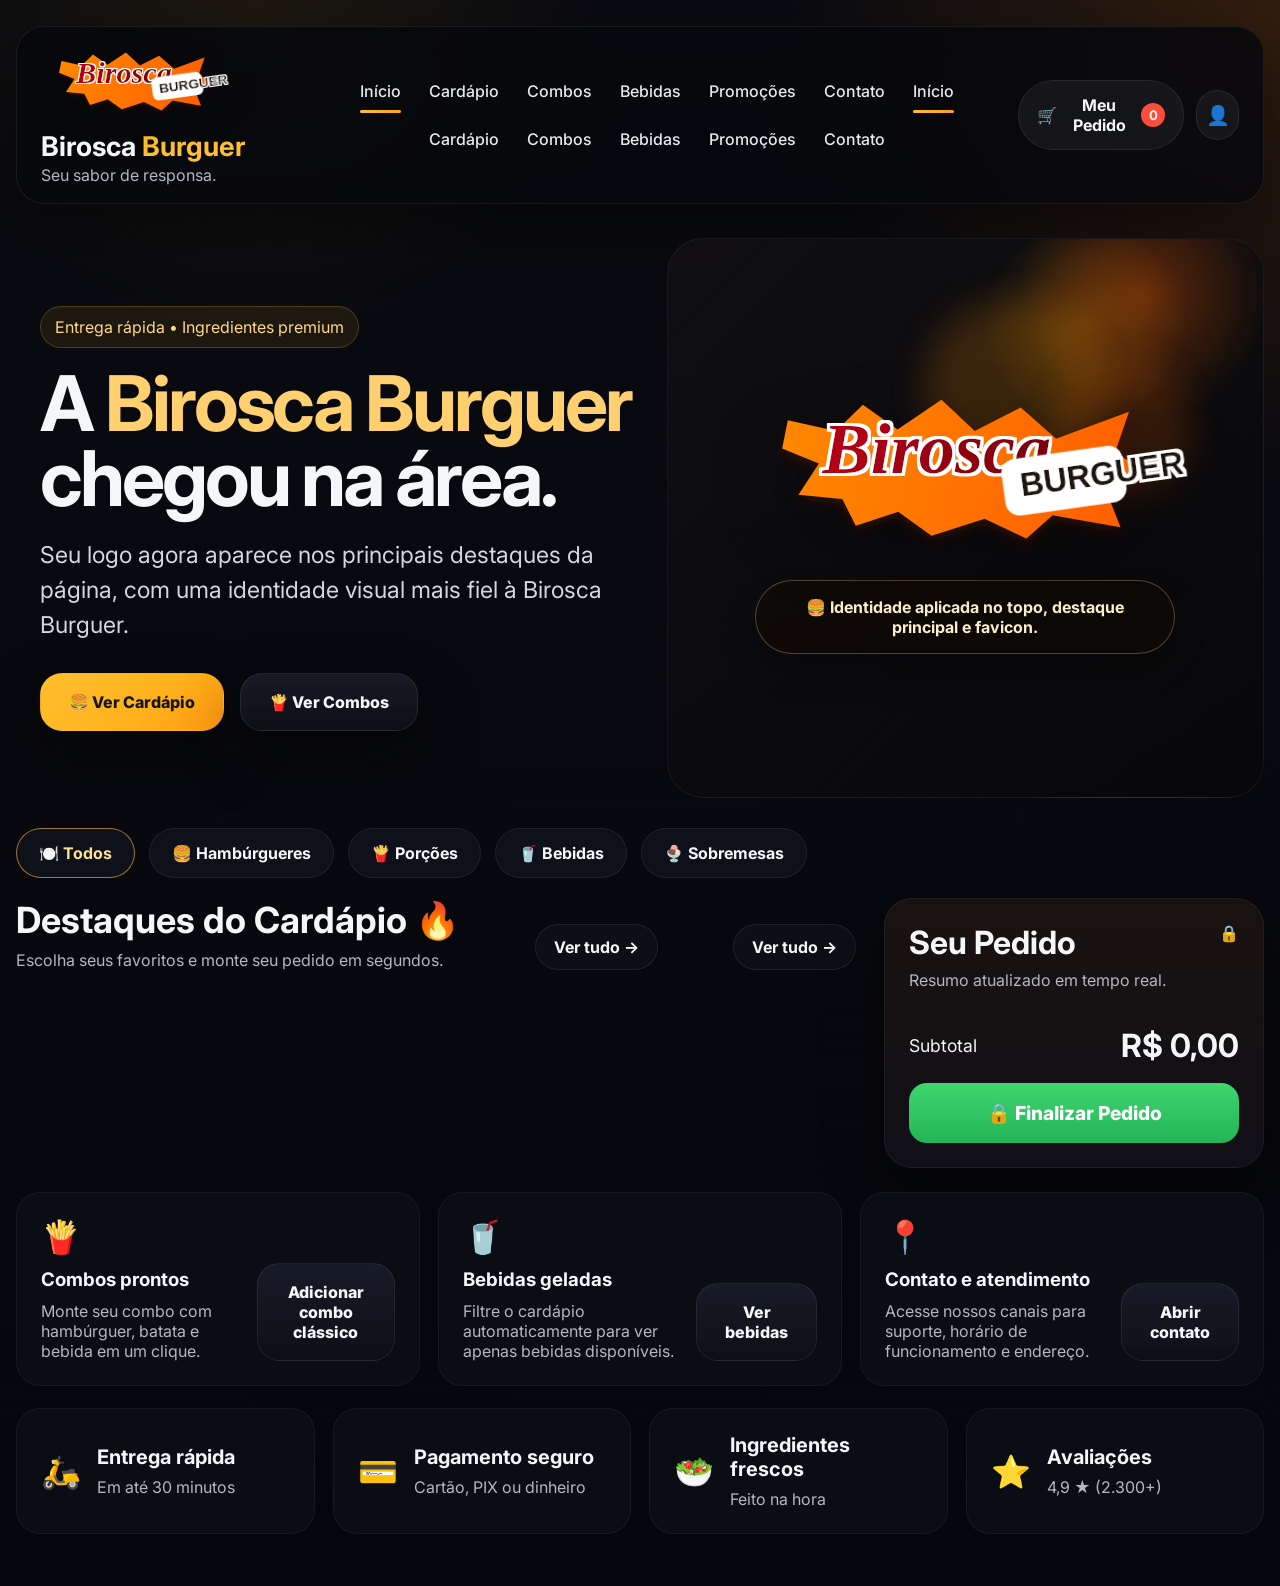
==== commit 7736ee23: "Merge branch 'main' into codex/make-all-buttons-functional" ====
--- a/index.html
+++ b/index.html
@@ -3,7 +3,8 @@
 <head>
   <meta charset="UTF-8" />
   <meta name="viewport" content="width=device-width, initial-scale=1.0" />
-  <title>BurgerHub | O melhor hambúrguer, feito na hora</title>
+  <title>Birosca Burguer | O melhor hambúrguer, feito na hora</title>
+  <link rel="icon" type="image/svg+xml" href="assets/logo-birosca.svg" />
   <link rel="preconnect" href="https://fonts.googleapis.com">
   <link rel="preconnect" href="https://fonts.gstatic.com" crossorigin>
   <link href="https://fonts.googleapis.com/css2?family=Inter:wght@400;500;600;700;800&display=swap" rel="stylesheet">
@@ -13,20 +14,29 @@
   <div class="page-shell">
     <header class="topbar">
       <div class="brand">
-        <div class="brand__icon">🍔</div>
+        <img class="brand__logo" src="assets/logo-birosca.svg" alt="Logo da Birosca Burguer" />
         <div>
-          <h1>Burger<span>Hub</span></h1>
-          <p>Sabor que vicia.</p>
+          <h1>Birosca <span>Burguer</span></h1>
+          <p>Seu sabor de responsa.</p>
         </div>
       </div>
 
       <nav class="nav">
+
         <a class="active nav-link" href="#inicio">Início</a>
         <a class="nav-link" href="#menu">Cardápio</a>
         <a class="nav-link" href="#combos">Combos</a>
         <a class="nav-link" href="#bebidas">Bebidas</a>
         <a class="nav-link" href="#promocoes">Promoções</a>
         <a class="nav-link" href="#contato">Contato</a>
+
+        <a class="active" href="index.html">Início</a>
+        <a href="cardapio.html">Cardápio</a>
+        <a href="#combos">Combos</a>
+        <a href="#bebidas">Bebidas</a>
+        <a href="#promocoes">Promoções</a>
+        <a href="#contato">Contato</a>
+
       </nav>
 
       <div class="topbar__actions">
@@ -43,10 +53,10 @@
       <section class="hero" id="inicio">
         <div class="hero__content">
           <span class="eyebrow">Entrega rápida • Ingredientes premium</span>
-          <h2>O melhor hambúrguer,<br><span>feito na hora.</span></h2>
-          <p>Suculentos, artesanais e com ingredientes selecionados para você curtir do seu jeito.</p>
+          <h2>A <span>Birosca Burguer</span><br>chegou na área.</h2>
+          <p>Seu logo agora aparece nos principais destaques da página, com uma identidade visual mais fiel à Birosca Burguer.</p>
           <div class="hero__buttons">
-            <a class="btn btn--primary" href="#menu">🍔 Ver Cardápio</a>
+            <a class="btn btn--primary" href="cardapio.html">🍔 Ver Cardápio</a>
             <a class="btn btn--dark" href="#combos">🍟 Ver Combos</a>
           </div>
         </div>
@@ -54,17 +64,9 @@
         <div class="hero__visual">
           <div class="glow glow--one"></div>
           <div class="glow glow--two"></div>
-          <div class="combo-scene">
-            <div class="soda">🥤</div>
-            <div class="burger-art">
-              <span class="bun top"></span>
-              <span class="lettuce"></span>
-              <span class="cheese"></span>
-              <span class="patty"></span>
-              <span class="tomato"></span>
-              <span class="bun bottom"></span>
-            </div>
-            <div class="fries">🍟</div>
+          <div class="logo-showcase">
+            <img class="logo-showcase__main" src="assets/logo-birosca.svg" alt="Logo principal da Birosca Burguer" />
+            <div class="logo-showcase__badge">🍔 Identidade aplicada no topo, destaque principal e favicon.</div>
           </div>
         </div>
       </section>
@@ -84,7 +86,11 @@
               <h3>Destaques do Cardápio 🔥</h3>
               <p id="menu-description">Escolha seus favoritos e monte seu pedido em segundos.</p>
             </div>
+
             <button type="button" class="see-all" id="see-all-btn">Ver tudo →</button>
+
+            <a href="cardapio.html" class="see-all">Ver tudo →</a>
+
           </div>
 
           <div class="cards" id="cards"></div>
--- a/styles.css
+++ b/styles.css
@@ -61,15 +61,15 @@
 }
 
 .brand { display: flex; align-items: center; gap: 14px; }
-.brand__icon {
-  width: 52px; height: 52px; border-radius: 16px;
-  display: grid; place-items: center;
-  font-size: 1.7rem;
-  background: linear-gradient(135deg, rgba(255, 191, 47, 0.22), rgba(255, 112, 0, 0.08));
-  border: 1px solid rgba(255,191,47,.35);
-}
-.brand h1 { margin: 0; font-size: 2rem; }
+.brand__logo {
+  width: clamp(140px, 18vw, 190px);
+  height: auto;
+  display: block;
+  filter: drop-shadow(0 10px 18px rgba(0,0,0,.22));
+}
+.brand h1 { margin: 0; font-size: clamp(1.7rem, 2vw, 2rem); }
 .brand h1 span { color: var(--gold); }
+.brand { flex-wrap: wrap; }
 .brand p { margin: 2px 0 0; color: var(--muted); }
 
 .nav {
@@ -136,7 +136,7 @@
   line-height: 0.98;
   letter-spacing: -0.04em;
 }
-.hero h2 span { color: var(--gold); }
+.hero h2 span { color: #ffcf70; }
 .hero p {
   max-width: 660px;
   font-size: 1.45rem;
@@ -184,32 +184,31 @@
 }
 .glow--one { width: 180px; height: 180px; background: rgba(255, 145, 0, .28); top: 60px; right: 160px; }
 .glow--two { width: 140px; height: 140px; background: rgba(255, 106, 0, .24); top: 120px; right: 70px; }
-.combo-scene {
-  position: absolute; inset: 0; display: flex; align-items: center; justify-content: center; gap: 36px;
-}
-.burger-art {
-  position: relative; width: min(34vw, 420px); height: 320px; filter: drop-shadow(0 30px 35px rgba(0,0,0,.45));
-}
-.burger-art span { position: absolute; left: 50%; transform: translateX(-50%); display: block; }
-.bun.top {
-  top: 20px; width: 100%; height: 120px; border-radius: 55% 55% 40% 40%;
-  background: radial-gradient(circle at 50% 12%, rgba(255,245,214,.85), transparent 18%), linear-gradient(180deg, #ffb34a 0%, #cb6a11 100%);
-  box-shadow: inset 0 -8px 0 rgba(117, 52, 4, .28);
-}
-.lettuce { top: 140px; width: 90%; height: 28px; border-radius: 40px; background: linear-gradient(180deg, #95db4c, #3a9d1e); }
-.cheese { top: 156px; width: 82%; height: 32px; border-radius: 16px; background: linear-gradient(180deg, #ffc51a, #f18800); }
-.patty { top: 180px; width: 88%; height: 58px; border-radius: 28px; background: linear-gradient(180deg, #6f3514, #2f1407); }
-.tomato { top: 228px; width: 74%; height: 18px; border-radius: 999px; background: #d63e36; }
-.bun.bottom {
-  top: 245px; width: 92%; height: 74px; border-radius: 28px 28px 45px 45px;
-  background: linear-gradient(180deg, #ffce73 0%, #cf7b20 100%);
-}
-.soda, .fries {
-  font-size: clamp(5rem, 10vw, 8rem);
-  filter: drop-shadow(0 25px 30px rgba(0,0,0,.4));
-  transform: translateY(-20px);
-}
-.fries { transform: translateY(30px); }
+.logo-showcase {
+  position: absolute;
+  inset: 0;
+  display: grid;
+  place-items: center;
+  align-content: center;
+  gap: 28px;
+  padding: 40px;
+}
+.logo-showcase__main {
+  width: min(88%, 540px);
+  height: auto;
+  filter: drop-shadow(0 28px 36px rgba(0, 0, 0, 0.42));
+}
+.logo-showcase__badge {
+  max-width: 420px;
+  padding: 16px 22px;
+  border-radius: 999px;
+  text-align: center;
+  font-weight: 700;
+  color: #fff1d0;
+  border: 1px solid rgba(255, 211, 138, 0.28);
+  background: rgba(17, 10, 4, 0.58);
+  box-shadow: 0 18px 32px rgba(0,0,0,.28);
+}
 
 .chips-row {
   display: flex; flex-wrap: wrap; gap: 14px; padding: 10px 0 20px;
@@ -458,6 +457,7 @@
   .nav { gap: 18px; }
   .hero__content { padding: 18px 0; }
   .hero__visual { min-height: 380px; }
+
   .combo-scene { gap: 8px; }
   .cards, .highlights, .feature-sections { grid-template-columns: 1fr; }
   .section-head,
@@ -466,4 +466,70 @@
   .menu-card__actions { justify-content: stretch; }
   .ghost-btn,
   .secondary-btn { width: 100%; }
-}
+
+  .cards, .highlights { grid-template-columns: 1fr; }
+  .section-head { flex-direction: column; align-items: start; }
+
+}
+
+
+
+.catalog-hero {
+  padding: 42px 24px 28px;
+}
+
+.catalog-hero h2 {
+  margin: 0;
+  font-size: clamp(2.8rem, 6vw, 4.8rem);
+  line-height: 1.02;
+}
+
+.catalog-hero h2 span {
+  color: var(--gold);
+}
+
+.catalog-hero p {
+  max-width: 780px;
+  font-size: 1.2rem;
+  color: #d4d7dd;
+  line-height: 1.6;
+  margin: 18px 0 30px;
+}
+
+.catalog-section {
+  padding: 8px 0 32px;
+}
+
+.section-head--stacked {
+  align-items: flex-start;
+}
+
+.catalog-grid {
+  display: grid;
+  grid-template-columns: repeat(3, minmax(0, 1fr));
+  gap: 18px;
+}
+
+@media (max-width: 1200px) {
+  .catalog-grid {
+    grid-template-columns: repeat(2, minmax(0, 1fr));
+  }
+}
+
+@media (max-width: 780px) {
+  .catalog-hero {
+    padding: 24px 0 20px;
+  }
+
+  .catalog-grid {
+    grid-template-columns: 1fr;
+  }
+
+@media (max-width: 900px) {
+  .topbar { flex-direction: column; }
+  .content-grid, .hero { grid-template-columns: 1fr; }
+  .hero__content { padding-inline: 0; }
+  .hero__visual { min-height: 420px; }
+  .nav { gap: 18px; }
+
+}
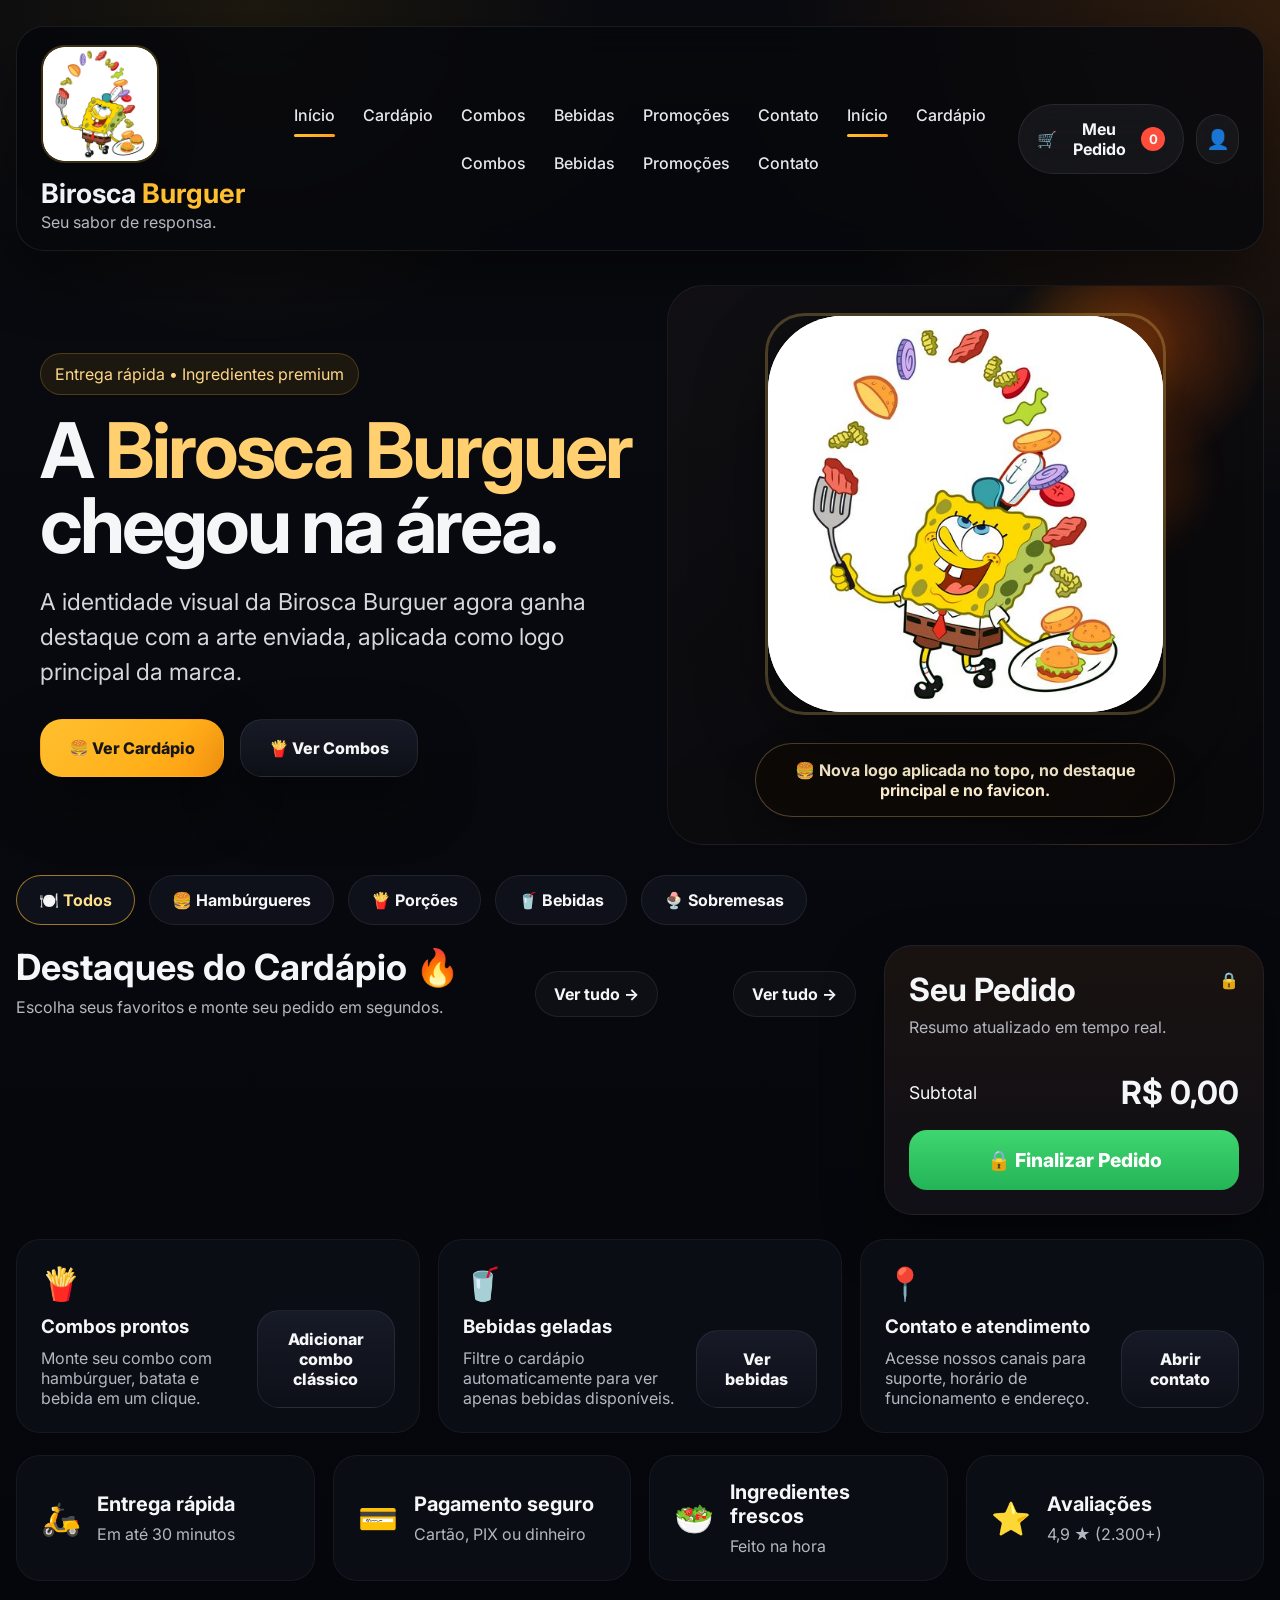
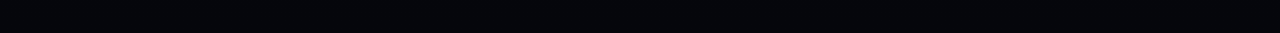
==== commit 436287f8: "fix: replace binary logo asset with svg wrapper" ====
--- a/index.html
+++ b/index.html
@@ -14,7 +14,7 @@
   <div class="page-shell">
     <header class="topbar">
       <div class="brand">
-        <img class="brand__logo" src="assets/logo-birosca.svg" alt="Logo da Birosca Burguer" />
+        <img class="brand__logo" src="assets/logo-birosca.svg" alt="Logo da Birosca Burguer com Bob Esponja servindo hambúrgueres" />
         <div>
           <h1>Birosca <span>Burguer</span></h1>
           <p>Seu sabor de responsa.</p>
@@ -54,7 +54,7 @@
         <div class="hero__content">
           <span class="eyebrow">Entrega rápida • Ingredientes premium</span>
           <h2>A <span>Birosca Burguer</span><br>chegou na área.</h2>
-          <p>Seu logo agora aparece nos principais destaques da página, com uma identidade visual mais fiel à Birosca Burguer.</p>
+          <p>A identidade visual da Birosca Burguer agora ganha destaque com a arte enviada, aplicada como logo principal da marca.</p>
           <div class="hero__buttons">
             <a class="btn btn--primary" href="cardapio.html">🍔 Ver Cardápio</a>
             <a class="btn btn--dark" href="#combos">🍟 Ver Combos</a>
@@ -65,8 +65,8 @@
           <div class="glow glow--one"></div>
           <div class="glow glow--two"></div>
           <div class="logo-showcase">
-            <img class="logo-showcase__main" src="assets/logo-birosca.svg" alt="Logo principal da Birosca Burguer" />
-            <div class="logo-showcase__badge">🍔 Identidade aplicada no topo, destaque principal e favicon.</div>
+            <img class="logo-showcase__main" src="assets/logo-birosca.svg" alt="Arte principal da Birosca Burguer com Bob Esponja e hambúrgueres" />
+            <div class="logo-showcase__badge">🍔 Nova logo aplicada no topo, no destaque principal e no favicon.</div>
           </div>
         </div>
       </section>
--- a/styles.css
+++ b/styles.css
@@ -62,10 +62,17 @@
 
 .brand { display: flex; align-items: center; gap: 14px; }
 .brand__logo {
-  width: clamp(140px, 18vw, 190px);
+  width: clamp(84px, 10vw, 118px);
+  aspect-ratio: 1;
+  object-fit: cover;
+  border-radius: 24px;
   height: auto;
   display: block;
+  border: 2px solid rgba(255, 191, 47, 0.22);
   filter: drop-shadow(0 10px 18px rgba(0,0,0,.22));
+}
+.brand__logo--compact {
+  width: clamp(72px, 9vw, 96px);
 }
 .brand h1 { margin: 0; font-size: clamp(1.7rem, 2vw, 2rem); }
 .brand h1 span { color: var(--gold); }
@@ -194,7 +201,11 @@
   padding: 40px;
 }
 .logo-showcase__main {
-  width: min(88%, 540px);
+  width: min(78%, 420px);
+  aspect-ratio: 1;
+  object-fit: cover;
+  border-radius: 40px;
+  border: 3px solid rgba(255, 210, 112, 0.25);
   height: auto;
   filter: drop-shadow(0 28px 36px rgba(0, 0, 0, 0.42));
 }
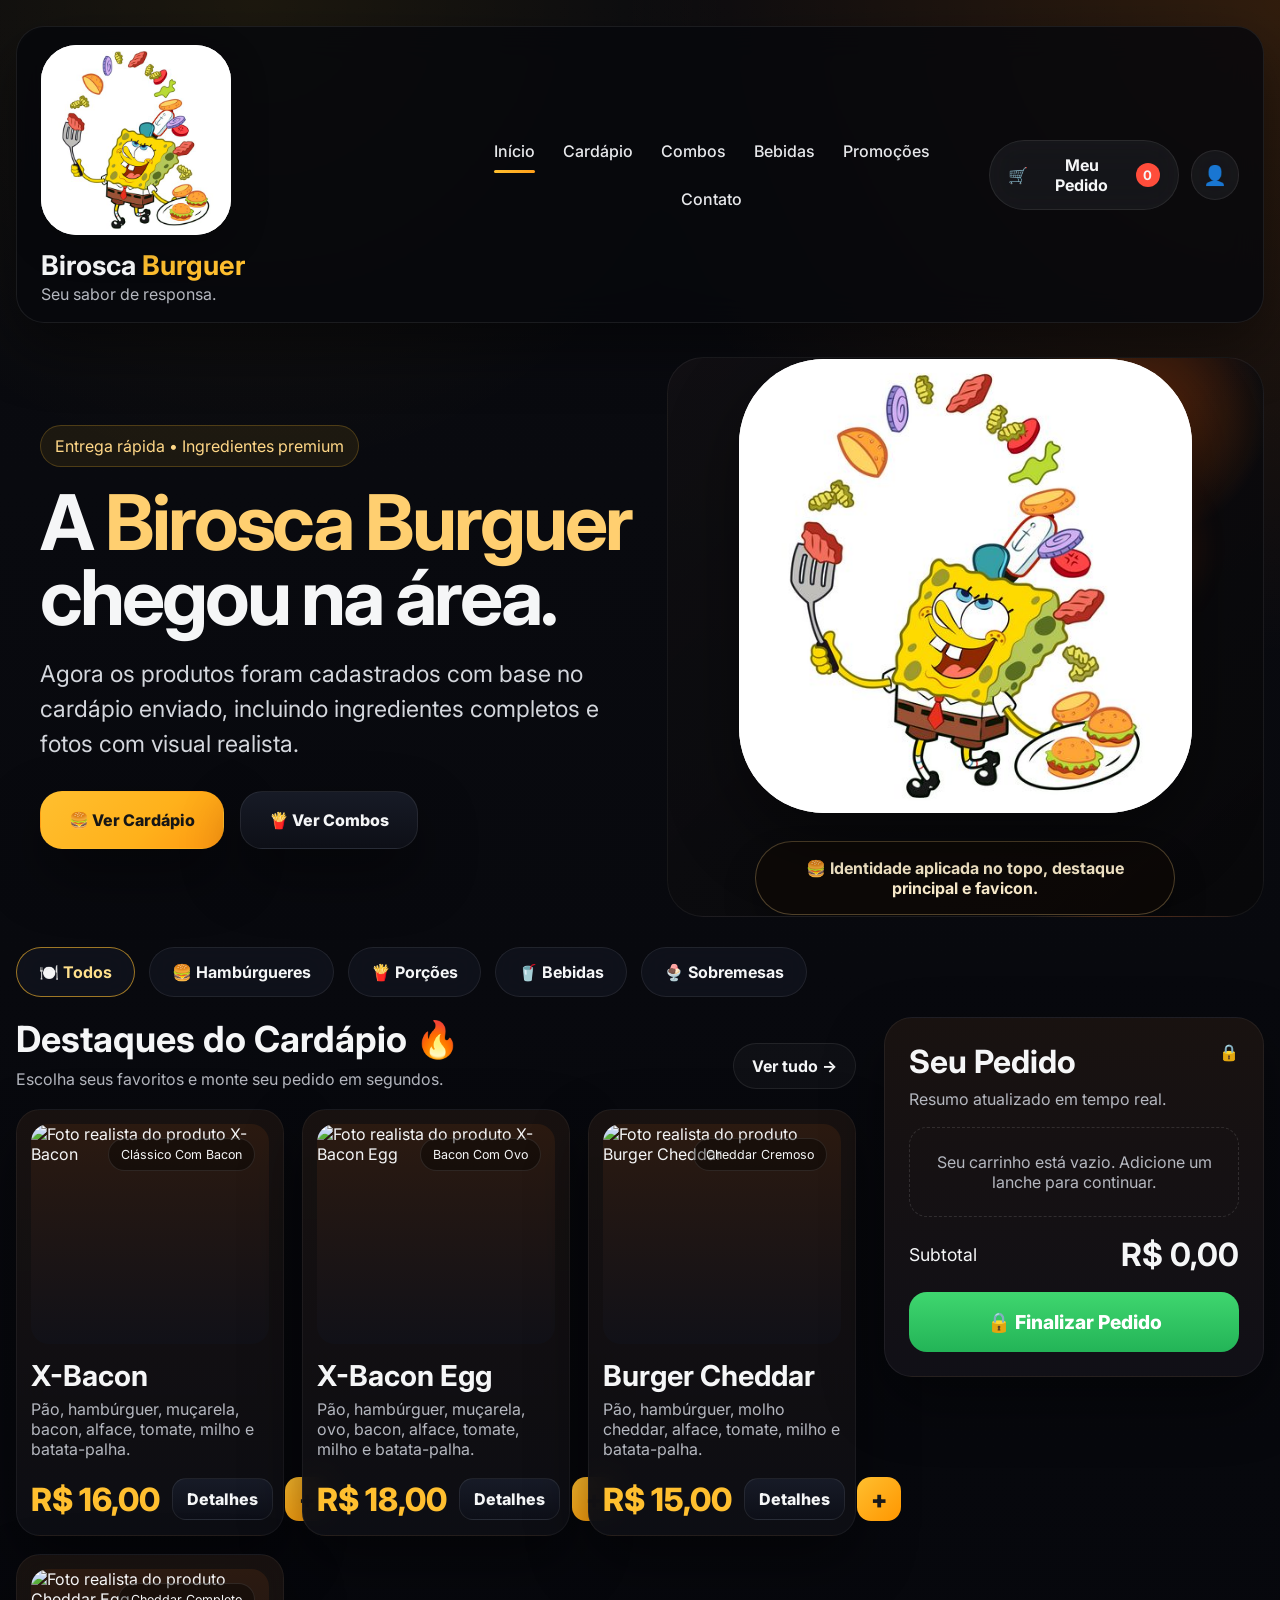
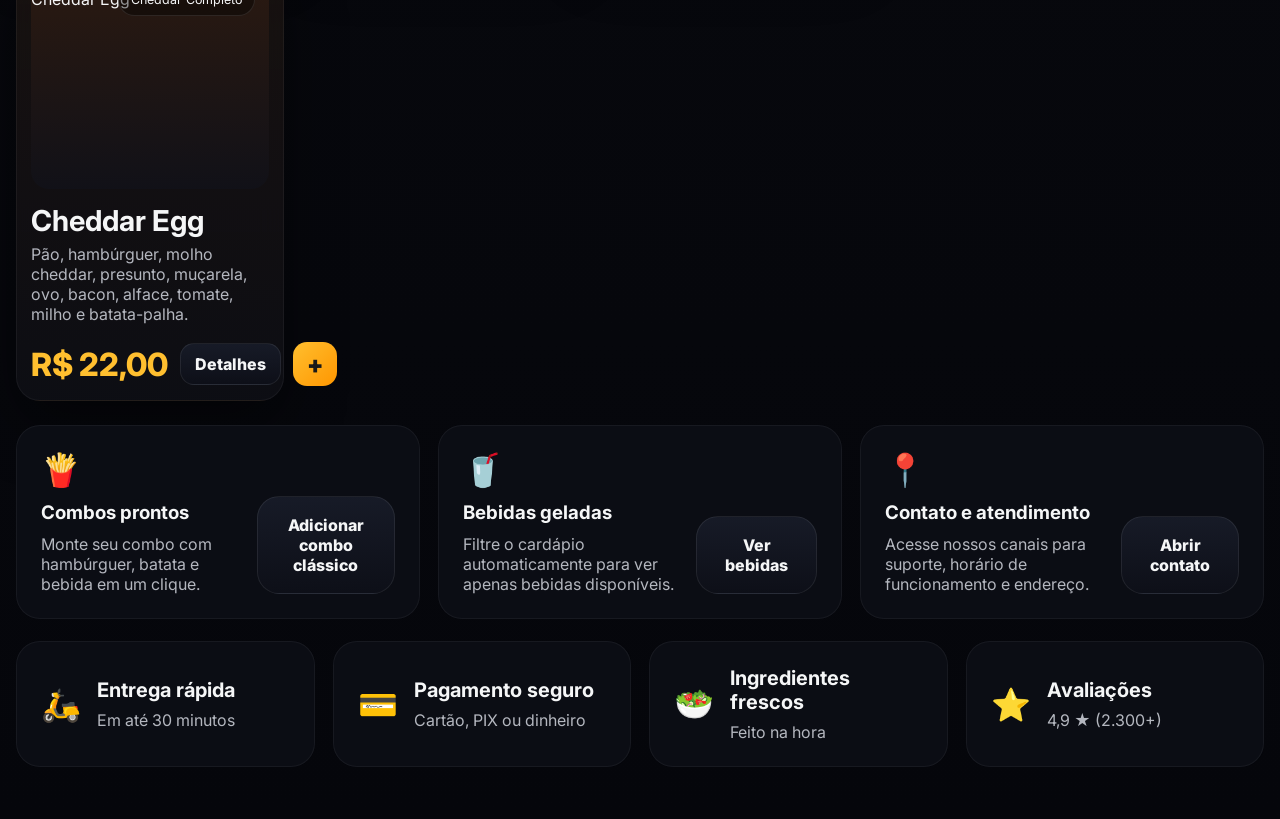
==== commit cf308b03: "Atualiza cardápio com produtos e fotos realistas" ====
--- a/index.html
+++ b/index.html
@@ -14,7 +14,7 @@
   <div class="page-shell">
     <header class="topbar">
       <div class="brand">
-        <img class="brand__logo" src="assets/logo-birosca.svg" alt="Logo da Birosca Burguer com Bob Esponja servindo hambúrgueres" />
+        <img class="brand__logo" src="assets/logo-birosca.svg" alt="Logo da Birosca Burguer" />
         <div>
           <h1>Birosca <span>Burguer</span></h1>
           <p>Seu sabor de responsa.</p>
@@ -22,21 +22,12 @@
       </div>
 
       <nav class="nav">
-
         <a class="active nav-link" href="#inicio">Início</a>
         <a class="nav-link" href="#menu">Cardápio</a>
         <a class="nav-link" href="#combos">Combos</a>
         <a class="nav-link" href="#bebidas">Bebidas</a>
         <a class="nav-link" href="#promocoes">Promoções</a>
         <a class="nav-link" href="#contato">Contato</a>
-
-        <a class="active" href="index.html">Início</a>
-        <a href="cardapio.html">Cardápio</a>
-        <a href="#combos">Combos</a>
-        <a href="#bebidas">Bebidas</a>
-        <a href="#promocoes">Promoções</a>
-        <a href="#contato">Contato</a>
-
       </nav>
 
       <div class="topbar__actions">
@@ -54,7 +45,7 @@
         <div class="hero__content">
           <span class="eyebrow">Entrega rápida • Ingredientes premium</span>
           <h2>A <span>Birosca Burguer</span><br>chegou na área.</h2>
-          <p>A identidade visual da Birosca Burguer agora ganha destaque com a arte enviada, aplicada como logo principal da marca.</p>
+          <p>Agora os produtos foram cadastrados com base no cardápio enviado, incluindo ingredientes completos e fotos com visual realista.</p>
           <div class="hero__buttons">
             <a class="btn btn--primary" href="cardapio.html">🍔 Ver Cardápio</a>
             <a class="btn btn--dark" href="#combos">🍟 Ver Combos</a>
@@ -65,8 +56,8 @@
           <div class="glow glow--one"></div>
           <div class="glow glow--two"></div>
           <div class="logo-showcase">
-            <img class="logo-showcase__main" src="assets/logo-birosca.svg" alt="Arte principal da Birosca Burguer com Bob Esponja e hambúrgueres" />
-            <div class="logo-showcase__badge">🍔 Nova logo aplicada no topo, no destaque principal e no favicon.</div>
+            <img class="logo-showcase__main" src="assets/logo-birosca.svg" alt="Logo principal da Birosca Burguer" />
+            <div class="logo-showcase__badge">🍔 Identidade aplicada no topo, destaque principal e favicon.</div>
           </div>
         </div>
       </section>
@@ -88,8 +79,6 @@
             </div>
 
             <button type="button" class="see-all" id="see-all-btn">Ver tudo →</button>
-
-            <a href="cardapio.html" class="see-all">Ver tudo →</a>
 
           </div>
 
@@ -179,7 +168,7 @@
     <div class="drawer__content">
       <div class="drawer__head">
         <div>
-          <p class="drawer__eyebrow">Central BurgerHub</p>
+          <p class="drawer__eyebrow">Central Birosca Burguer</p>
           <h3 id="drawer-title">Detalhes</h3>
         </div>
         <button type="button" class="drawer__close" id="close-drawer-btn" aria-label="Fechar painel">✕</button>
--- a/styles.css
+++ b/styles.css
@@ -62,17 +62,10 @@
 
 .brand { display: flex; align-items: center; gap: 14px; }
 .brand__logo {
-  width: clamp(84px, 10vw, 118px);
-  aspect-ratio: 1;
-  object-fit: cover;
-  border-radius: 24px;
+  width: clamp(140px, 18vw, 190px);
   height: auto;
   display: block;
-  border: 2px solid rgba(255, 191, 47, 0.22);
   filter: drop-shadow(0 10px 18px rgba(0,0,0,.22));
-}
-.brand__logo--compact {
-  width: clamp(72px, 9vw, 96px);
 }
 .brand h1 { margin: 0; font-size: clamp(1.7rem, 2vw, 2rem); }
 .brand h1 span { color: var(--gold); }
@@ -201,11 +194,7 @@
   padding: 40px;
 }
 .logo-showcase__main {
-  width: min(78%, 420px);
-  aspect-ratio: 1;
-  object-fit: cover;
-  border-radius: 40px;
-  border: 3px solid rgba(255, 210, 112, 0.25);
+  width: min(88%, 540px);
   height: auto;
   filter: drop-shadow(0 28px 36px rgba(0, 0, 0, 0.42));
 }
@@ -259,12 +248,16 @@
   box-shadow: var(--shadow);
 }
 .menu-card__image {
-  height: 170px; border-radius: 18px; margin-bottom: 14px;
-  display: grid; place-items: center;
-  font-size: 4rem;
-  background:
-    radial-gradient(circle at 50% 20%, rgba(255, 146, 34, 0.35), transparent 35%),
-    linear-gradient(180deg, rgba(48,28,17,.82), rgba(17,17,24,.95));
+  height: 220px; border-radius: 18px; margin-bottom: 14px; overflow: hidden;
+  background: linear-gradient(180deg, rgba(48,28,17,.82), rgba(17,17,24,.95));
+}
+.menu-card__image img,
+.drawer-card__hero img,
+.cart-item__thumb img {
+  width: 100%;
+  height: 100%;
+  object-fit: cover;
+  display: block;
 }
 .menu-card__tag {
   position: absolute;
@@ -314,8 +307,9 @@
   border-bottom: 1px solid rgba(255,255,255,.07);
 }
 .cart-item__thumb {
-  width: 64px; height: 64px; border-radius: 16px; display: grid; place-items: center;
-  font-size: 2rem; background: rgba(255,255,255,.06);
+  width: 64px; height: 64px; border-radius: 16px; overflow: hidden;
+  background: rgba(255,255,255,.06);
+  flex-shrink: 0;
 }
 .cart-item__info h4 { margin: 0 0 8px; font-size: 1.1rem; }
 .qty-box {
@@ -413,10 +407,8 @@
   gap: 18px;
 }
 .drawer-card__hero {
-  min-height: 180px;
-  display: grid;
-  place-items: center;
-  font-size: 5rem;
+  min-height: 260px;
+  overflow: hidden;
   border-radius: 24px;
   background: linear-gradient(180deg, rgba(48,28,17,.82), rgba(17,17,24,.95));
 }
@@ -535,6 +527,7 @@
   .catalog-grid {
     grid-template-columns: 1fr;
   }
+}
 
 @media (max-width: 900px) {
   .topbar { flex-direction: column; }
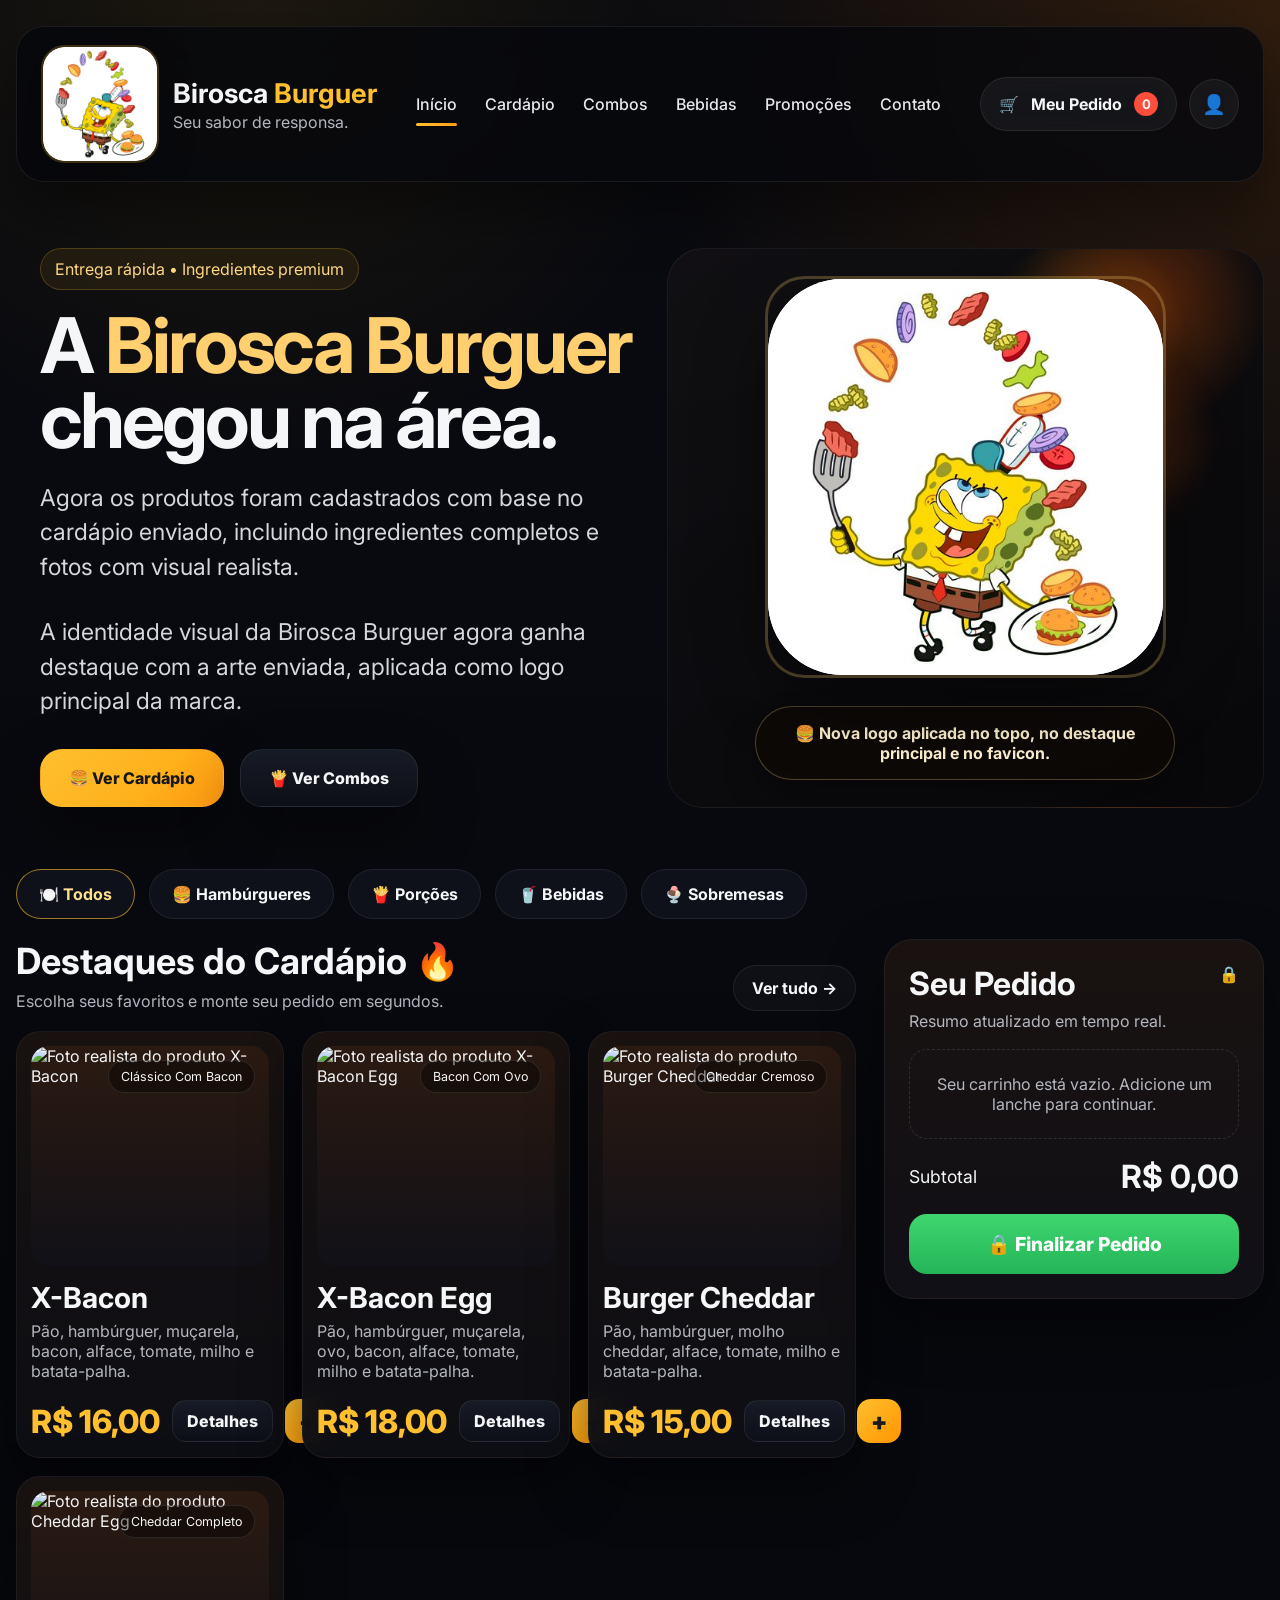
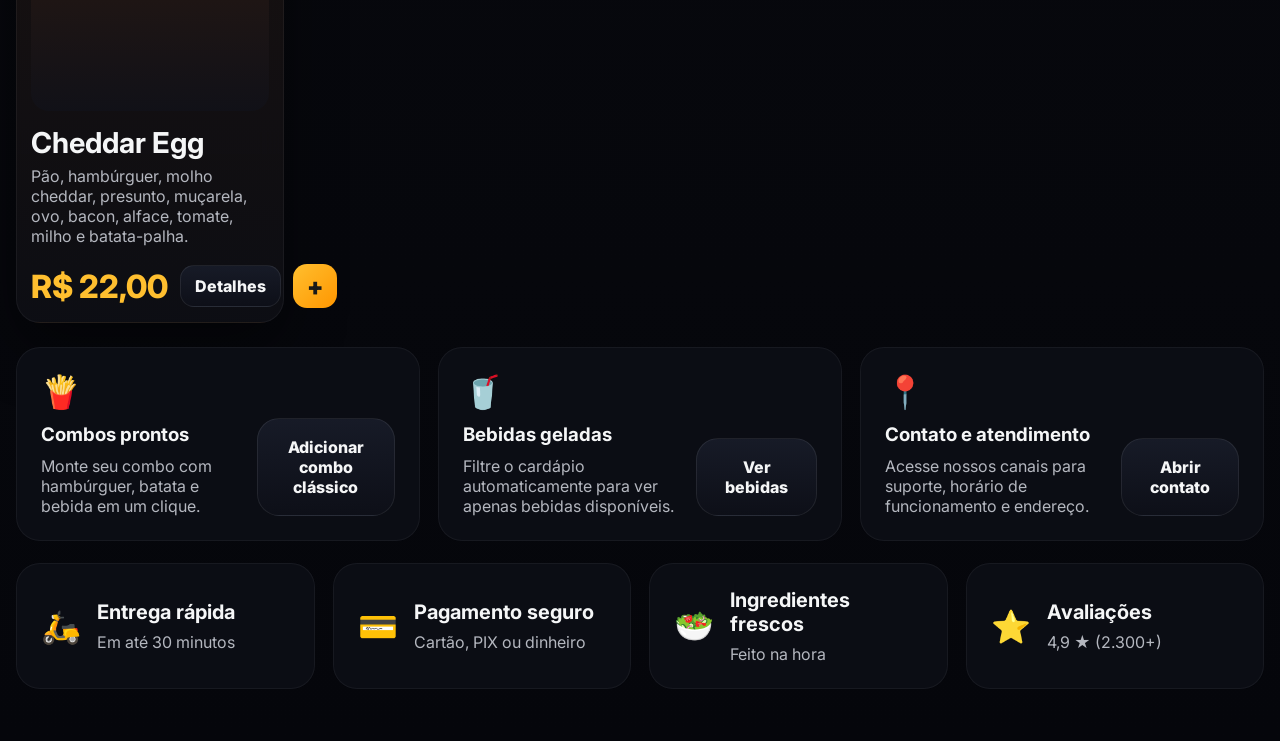
==== commit 9ddf8d1a: "Merge branch 'main' into codex/create-products-with-realistic-photos" ====
--- a/index.html
+++ b/index.html
@@ -14,7 +14,7 @@
   <div class="page-shell">
     <header class="topbar">
       <div class="brand">
-        <img class="brand__logo" src="assets/logo-birosca.svg" alt="Logo da Birosca Burguer" />
+        <img class="brand__logo" src="assets/logo-birosca.svg" alt="Logo da Birosca Burguer com Bob Esponja servindo hambúrgueres" />
         <div>
           <h1>Birosca <span>Burguer</span></h1>
           <p>Seu sabor de responsa.</p>
@@ -45,7 +45,11 @@
         <div class="hero__content">
           <span class="eyebrow">Entrega rápida • Ingredientes premium</span>
           <h2>A <span>Birosca Burguer</span><br>chegou na área.</h2>
+
           <p>Agora os produtos foram cadastrados com base no cardápio enviado, incluindo ingredientes completos e fotos com visual realista.</p>
+
+          <p>A identidade visual da Birosca Burguer agora ganha destaque com a arte enviada, aplicada como logo principal da marca.</p>
+
           <div class="hero__buttons">
             <a class="btn btn--primary" href="cardapio.html">🍔 Ver Cardápio</a>
             <a class="btn btn--dark" href="#combos">🍟 Ver Combos</a>
@@ -56,8 +60,8 @@
           <div class="glow glow--one"></div>
           <div class="glow glow--two"></div>
           <div class="logo-showcase">
-            <img class="logo-showcase__main" src="assets/logo-birosca.svg" alt="Logo principal da Birosca Burguer" />
-            <div class="logo-showcase__badge">🍔 Identidade aplicada no topo, destaque principal e favicon.</div>
+            <img class="logo-showcase__main" src="assets/logo-birosca.svg" alt="Arte principal da Birosca Burguer com Bob Esponja e hambúrgueres" />
+            <div class="logo-showcase__badge">🍔 Nova logo aplicada no topo, no destaque principal e no favicon.</div>
           </div>
         </div>
       </section>
--- a/styles.css
+++ b/styles.css
@@ -62,10 +62,17 @@
 
 .brand { display: flex; align-items: center; gap: 14px; }
 .brand__logo {
-  width: clamp(140px, 18vw, 190px);
+  width: clamp(84px, 10vw, 118px);
+  aspect-ratio: 1;
+  object-fit: cover;
+  border-radius: 24px;
   height: auto;
   display: block;
+  border: 2px solid rgba(255, 191, 47, 0.22);
   filter: drop-shadow(0 10px 18px rgba(0,0,0,.22));
+}
+.brand__logo--compact {
+  width: clamp(72px, 9vw, 96px);
 }
 .brand h1 { margin: 0; font-size: clamp(1.7rem, 2vw, 2rem); }
 .brand h1 span { color: var(--gold); }
@@ -194,7 +201,11 @@
   padding: 40px;
 }
 .logo-showcase__main {
-  width: min(88%, 540px);
+  width: min(78%, 420px);
+  aspect-ratio: 1;
+  object-fit: cover;
+  border-radius: 40px;
+  border: 3px solid rgba(255, 210, 112, 0.25);
   height: auto;
   filter: drop-shadow(0 28px 36px rgba(0, 0, 0, 0.42));
 }
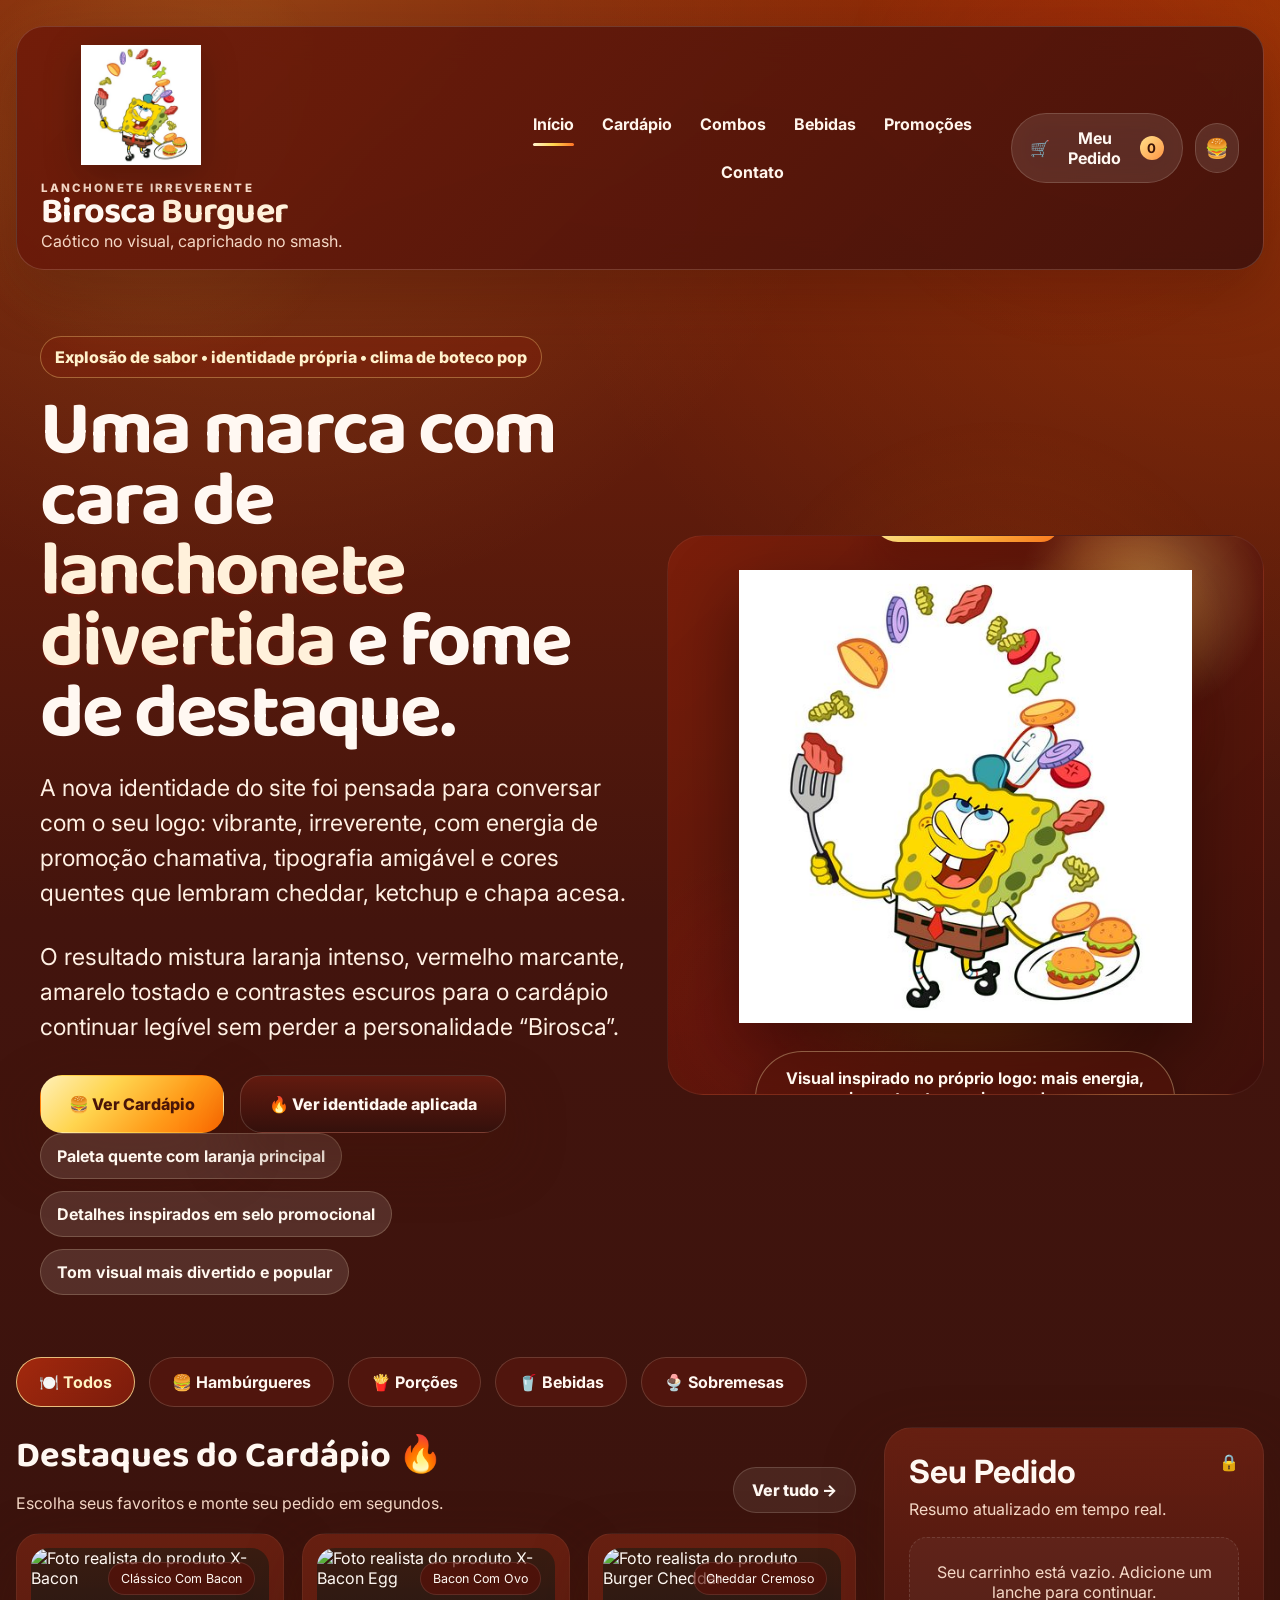
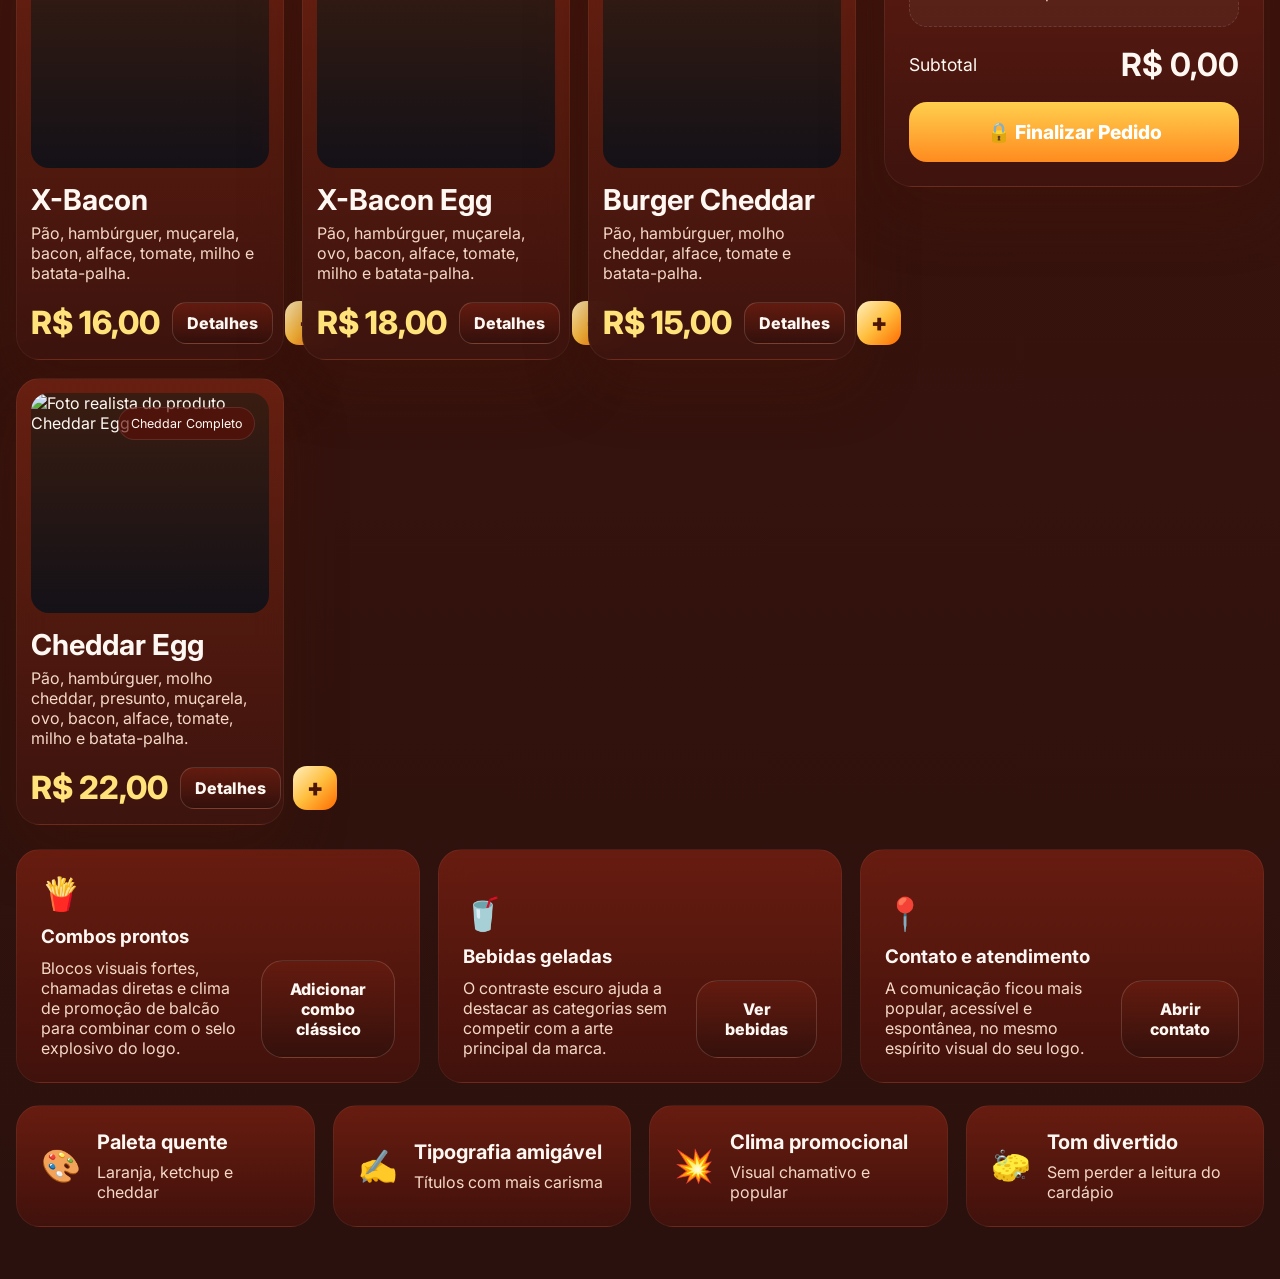
==== commit 8f40ec64: "Atualiza identidade visual para combinar com o logo" ====
--- a/index.html
+++ b/index.html
@@ -3,11 +3,11 @@
 <head>
   <meta charset="UTF-8" />
   <meta name="viewport" content="width=device-width, initial-scale=1.0" />
-  <title>Birosca Burguer | O melhor hambúrguer, feito na hora</title>
+  <title>Birosca Burguer | Burgers zoados no visual, sérios no sabor</title>
   <link rel="icon" type="image/svg+xml" href="assets/logo-birosca.svg" />
   <link rel="preconnect" href="https://fonts.googleapis.com">
   <link rel="preconnect" href="https://fonts.gstatic.com" crossorigin>
-  <link href="https://fonts.googleapis.com/css2?family=Inter:wght@400;500;600;700;800&display=swap" rel="stylesheet">
+  <link href="https://fonts.googleapis.com/css2?family=Baloo+2:wght@600;700;800&family=Inter:wght@400;500;600;700;800&display=swap" rel="stylesheet">
   <link rel="stylesheet" href="styles.css" />
 </head>
 <body>
@@ -16,8 +16,9 @@
       <div class="brand">
         <img class="brand__logo" src="assets/logo-birosca.svg" alt="Logo da Birosca Burguer com Bob Esponja servindo hambúrgueres" />
         <div>
+          <p class="brand__kicker">Lanchonete irreverente</p>
           <h1>Birosca <span>Burguer</span></h1>
-          <p>Seu sabor de responsa.</p>
+          <p>Caótico no visual, caprichado no smash.</p>
         </div>
       </div>
 
@@ -36,32 +37,39 @@
           Meu Pedido
           <strong id="cart-badge">0</strong>
         </button>
-        <button class="avatar-btn" id="profile-btn" type="button" aria-label="Abrir perfil">👤</button>
+        <button class="avatar-btn" id="profile-btn" type="button" aria-label="Abrir perfil">🍔</button>
       </div>
     </header>
 
     <main>
       <section class="hero" id="inicio">
         <div class="hero__content">
-          <span class="eyebrow">Entrega rápida • Ingredientes premium</span>
-          <h2>A <span>Birosca Burguer</span><br>chegou na área.</h2>
+          <span class="eyebrow">Explosão de sabor • identidade própria • clima de boteco pop</span>
+          <h2>Uma marca com cara de <span>lanchonete divertida</span> e fome de destaque.</h2>
 
-          <p>Agora os produtos foram cadastrados com base no cardápio enviado, incluindo ingredientes completos e fotos com visual realista.</p>
+          <p>A nova identidade do site foi pensada para conversar com o seu logo: vibrante, irreverente, com energia de promoção chamativa, tipografia amigável e cores quentes que lembram cheddar, ketchup e chapa acesa.</p>
 
-          <p>A identidade visual da Birosca Burguer agora ganha destaque com a arte enviada, aplicada como logo principal da marca.</p>
+          <p>O resultado mistura laranja intenso, vermelho marcante, amarelo tostado e contrastes escuros para o cardápio continuar legível sem perder a personalidade “Birosca”.</p>
 
           <div class="hero__buttons">
             <a class="btn btn--primary" href="cardapio.html">🍔 Ver Cardápio</a>
-            <a class="btn btn--dark" href="#combos">🍟 Ver Combos</a>
+            <a class="btn btn--dark" href="#promocoes">🔥 Ver identidade aplicada</a>
           </div>
+
+          <ul class="hero-points" aria-label="Pilares da identidade visual">
+            <li>Paleta quente com laranja principal</li>
+            <li>Detalhes inspirados em selo promocional</li>
+            <li>Tom visual mais divertido e popular</li>
+          </ul>
         </div>
 
         <div class="hero__visual">
           <div class="glow glow--one"></div>
           <div class="glow glow--two"></div>
           <div class="logo-showcase">
+            <span class="burst-tag">Identidade nova</span>
             <img class="logo-showcase__main" src="assets/logo-birosca.svg" alt="Arte principal da Birosca Burguer com Bob Esponja e hambúrgueres" />
-            <div class="logo-showcase__badge">🍔 Nova logo aplicada no topo, no destaque principal e no favicon.</div>
+            <div class="logo-showcase__badge">Visual inspirado no próprio logo: mais energia, mais contraste e mais cara de marca memorável.</div>
           </div>
         </div>
       </section>
@@ -111,7 +119,7 @@
           <div>
             <span class="feature-icon">🍟</span>
             <h3>Combos prontos</h3>
-            <p>Monte seu combo com hambúrguer, batata e bebida em um clique.</p>
+            <p>Blocos visuais fortes, chamadas diretas e clima de promoção de balcão para combinar com o selo explosivo do logo.</p>
           </div>
           <button type="button" class="secondary-btn" data-quick-add="combo">Adicionar combo clássico</button>
         </article>
@@ -120,7 +128,7 @@
           <div>
             <span class="feature-icon">🥤</span>
             <h3>Bebidas geladas</h3>
-            <p>Filtre o cardápio automaticamente para ver apenas bebidas disponíveis.</p>
+            <p>O contraste escuro ajuda a destacar as categorias sem competir com a arte principal da marca.</p>
           </div>
           <button type="button" class="secondary-btn" id="filter-drinks-btn">Ver bebidas</button>
         </article>
@@ -129,7 +137,7 @@
           <div>
             <span class="feature-icon">📍</span>
             <h3>Contato e atendimento</h3>
-            <p>Acesse nossos canais para suporte, horário de funcionamento e endereço.</p>
+            <p>A comunicação ficou mais popular, acessível e espontânea, no mesmo espírito visual do seu logo.</p>
           </div>
           <button type="button" class="secondary-btn" id="contact-btn">Abrir contato</button>
         </article>
@@ -137,31 +145,31 @@
 
       <section class="highlights" id="promocoes">
         <article>
-          <span>🛵</span>
+          <span>🎨</span>
           <div>
-            <h4>Entrega rápida</h4>
-            <p>Em até 30 minutos</p>
+            <h4>Paleta quente</h4>
+            <p>Laranja, ketchup e cheddar</p>
           </div>
         </article>
         <article>
-          <span>💳</span>
+          <span>✍️</span>
           <div>
-            <h4>Pagamento seguro</h4>
-            <p>Cartão, PIX ou dinheiro</p>
+            <h4>Tipografia amigável</h4>
+            <p>Títulos com mais carisma</p>
           </div>
         </article>
         <article>
-          <span>🥗</span>
+          <span>💥</span>
           <div>
-            <h4>Ingredientes frescos</h4>
-            <p>Feito na hora</p>
+            <h4>Clima promocional</h4>
+            <p>Visual chamativo e popular</p>
           </div>
         </article>
         <article>
-          <span>⭐</span>
+          <span>🧽</span>
           <div>
-            <h4>Avaliações</h4>
-            <p>4,9 ★ (2.300+)</p>
+            <h4>Tom divertido</h4>
+            <p>Sem perder a leitura do cardápio</p>
           </div>
         </article>
       </section>
--- a/styles.css
+++ b/styles.css
@@ -1,14 +1,18 @@
 :root {
-  --bg: #07080d;
-  --panel: rgba(18, 18, 24, 0.9);
-  --panel-strong: #11131b;
-  --text: #f5f6f7;
-  --muted: #b4b7bf;
-  --line: rgba(255, 255, 255, 0.08);
-  --gold: #ffbf2f;
-  --gold-strong: #ff9f1a;
-  --green: #2fcb63;
-  --shadow: 0 25px 60px rgba(0, 0, 0, 0.45);
+  --bg: #2a120a;
+  --panel: rgba(53, 21, 11, 0.84);
+  --panel-strong: #3a160d;
+  --text: #fff8f2;
+  --muted: #f5d8c6;
+  --line: rgba(255, 238, 225, 0.16);
+  --gold: #ffd54f;
+  --gold-strong: #ff9c1a;
+  --red: #b31312;
+  --orange: #ff6a00;
+  --cream: #fff1db;
+  --green: #40c463;
+  --shadow: 0 24px 60px rgba(70, 20, 5, 0.35);
+  --title-font: 'Baloo 2', cursive;
 }
 
 * { box-sizing: border-box; }
@@ -18,12 +22,25 @@
   font-family: 'Inter', sans-serif;
   color: var(--text);
   background:
-    radial-gradient(circle at top right, rgba(255, 125, 0, 0.16), transparent 24%),
-    radial-gradient(circle at 20% 0%, rgba(255, 187, 0, 0.08), transparent 18%),
-    linear-gradient(180deg, #0a0b10 0%, #05060b 100%);
+    radial-gradient(circle at top right, rgba(255, 106, 0, 0.24), transparent 25%),
+    radial-gradient(circle at 20% 0%, rgba(255, 213, 79, 0.16), transparent 20%),
+    linear-gradient(180deg, #7f2409 0%, #43140d 32%, #2a110d 100%);
 }
 
 body.drawer-open { overflow: hidden; }
+
+body::before {
+  content: '';
+  position: fixed;
+  inset: 0;
+  pointer-events: none;
+  background:
+    radial-gradient(circle at 12% 18%, rgba(255, 213, 79, 0.12), transparent 16%),
+    radial-gradient(circle at 84% 12%, rgba(179, 19, 18, 0.18), transparent 18%),
+    radial-gradient(circle at 78% 76%, rgba(255, 106, 0, 0.12), transparent 22%);
+}
+
+
 a { color: inherit; text-decoration: none; }
 button { font: inherit; color: inherit; cursor: pointer; }
 
@@ -56,28 +73,29 @@
   padding: 18px 24px;
   border: 1px solid var(--line);
   border-radius: 28px;
-  background: rgba(7, 8, 13, 0.82);
+  background: linear-gradient(135deg, rgba(111, 26, 9, 0.9), rgba(65, 18, 12, 0.92));
   box-shadow: var(--shadow);
 }
 
 .brand { display: flex; align-items: center; gap: 14px; }
 .brand__logo {
-  width: clamp(84px, 10vw, 118px);
-  aspect-ratio: 1;
-  object-fit: cover;
-  border-radius: 24px;
+  width: clamp(120px, 16vw, 200px);
+  max-height: 120px;
+  object-fit: contain;
+  border-radius: 0;
   height: auto;
   display: block;
-  border: 2px solid rgba(255, 191, 47, 0.22);
   filter: drop-shadow(0 10px 18px rgba(0,0,0,.22));
 }
 .brand__logo--compact {
-  width: clamp(72px, 9vw, 96px);
-}
-.brand h1 { margin: 0; font-size: clamp(1.7rem, 2vw, 2rem); }
-.brand h1 span { color: var(--gold); }
+  width: clamp(108px, 13vw, 156px);
+  max-height: 92px;
+}
+.brand h1 { margin: 0; font-size: clamp(2.05rem, 2.8vw, 2.75rem); font-family: var(--title-font); line-height: .95; letter-spacing: -.02em; }
+.brand h1 span { color: var(--cream); }
 .brand { flex-wrap: wrap; }
 .brand p { margin: 2px 0 0; color: var(--muted); }
+.brand__kicker { text-transform: uppercase; letter-spacing: .18em; font-size: .72rem; color: #ffd26e; margin-bottom: 4px; font-weight: 800; }
 
 .nav {
   display: flex;
@@ -85,7 +103,7 @@
   flex-wrap: wrap;
   justify-content: center;
 }
-.nav a { color: #e7e8eb; font-weight: 500; position: relative; }
+.nav a { color: #fff6ed; font-weight: 700; position: relative; }
 .nav a.active::after,
 .nav a:hover::after {
   content: '';
@@ -95,13 +113,13 @@
   width: 100%;
   height: 3px;
   border-radius: 99px;
-  background: linear-gradient(90deg, var(--gold), var(--gold-strong));
+  background: linear-gradient(90deg, #fff3d1, #ffd54f, #ff7426);
 }
 
 .topbar__actions { display: flex; align-items: center; gap: 12px; }
 .order-chip, .avatar-btn {
   border: 1px solid var(--line);
-  background: rgba(255,255,255,0.06);
+  background: rgba(255, 248, 240, 0.11);
   border-radius: 999px;
 }
 .order-chip {
@@ -114,7 +132,7 @@
 .order-chip strong {
   min-width: 24px; height: 24px; border-radius: 50%;
   display: grid; place-items: center;
-  background: #ff4d3b; font-size: 0.82rem;
+  background: linear-gradient(135deg, #ffe08a, #ff9544); color: #3b1408; font-size: 0.82rem;
 }
 .avatar-btn { width: 50px; height: 50px; font-size: 1.2rem; }
 
@@ -129,25 +147,27 @@
   padding: 32px 8px 32px 24px;
 }
 .eyebrow {
+  font-weight: 800;
   display: inline-flex;
   padding: 10px 14px;
-  border: 1px solid rgba(255,191,47,.22);
+  border: 1px solid rgba(255, 219, 128, .36);
   border-radius: 999px;
-  color: #ffd787;
-  background: rgba(255,191,47,.08);
+  color: #fff2cc;
+  background: rgba(136, 30, 12, .34);
   margin-bottom: 18px;
 }
 .hero h2 {
   margin: 0;
-  font-size: clamp(3rem, 6vw, 5.4rem);
-  line-height: 0.98;
-  letter-spacing: -0.04em;
-}
-.hero h2 span { color: #ffcf70; }
+  font-family: var(--title-font);
+  font-size: clamp(3.4rem, 6vw, 5.8rem);
+  line-height: 0.92;
+  letter-spacing: -0.03em;
+}
+.hero h2 span { color: var(--cream); text-shadow: 0 3px 0 rgba(134, 20, 7, .35); }
 .hero p {
   max-width: 660px;
   font-size: 1.45rem;
-  color: #d4d7dd;
+  color: #fff0e3;
   line-height: 1.5;
   margin: 22px 0 30px;
 }
@@ -160,13 +180,13 @@
   border: 1px solid transparent; box-shadow: var(--shadow);
 }
 .btn--primary {
-  color: #161616;
-  background: linear-gradient(135deg, var(--gold), #ffb11b 60%, #ff9811);
+  color: #4a1508;
+  background: linear-gradient(135deg, #fff0b8, var(--gold), #ff9c1a 68%, #ff6a00);
 }
 .btn--dark,
 .secondary-btn,
 .ghost-btn {
-  background: linear-gradient(180deg, rgba(24, 28, 40, .95), rgba(14, 16, 24, .95));
+  background: linear-gradient(180deg, rgba(101, 27, 16, .94), rgba(52, 17, 12, .96));
   border-color: var(--line);
   color: var(--text);
 }
@@ -181,16 +201,17 @@
   overflow: hidden;
   border: 1px solid rgba(255,255,255,.06);
   background:
-    radial-gradient(circle at 80% 10%, rgba(255, 93, 0, 0.35), transparent 18%),
-    radial-gradient(circle at 70% 15%, rgba(255, 164, 0, 0.26), transparent 16%),
-    linear-gradient(135deg, rgba(15, 15, 20, 0.78), rgba(8, 8, 10, 0.98)),
-    linear-gradient(180deg, #16100d 0%, #09090b 100%);
+    radial-gradient(circle at 80% 10%, rgba(255, 222, 120, 0.42), transparent 18%),
+    radial-gradient(circle at 76% 16%, rgba(255, 106, 0, 0.34), transparent 16%),
+    radial-gradient(circle at 18% 85%, rgba(179, 19, 18, 0.22), transparent 24%),
+    linear-gradient(135deg, rgba(120, 28, 10, 0.92), rgba(62, 16, 11, 0.98)),
+    linear-gradient(180deg, #9f350c 0%, #50170b 100%);
 }
 .glow {
   position: absolute; border-radius: 50%; filter: blur(18px); opacity: .7;
 }
-.glow--one { width: 180px; height: 180px; background: rgba(255, 145, 0, .28); top: 60px; right: 160px; }
-.glow--two { width: 140px; height: 140px; background: rgba(255, 106, 0, .24); top: 120px; right: 70px; }
+.glow--one { width: 180px; height: 180px; background: rgba(255, 226, 141, .34); top: 54px; right: 160px; }
+.glow--two { width: 140px; height: 140px; background: rgba(179, 19, 18, .28); top: 120px; right: 70px; }
 .logo-showcase {
   position: absolute;
   inset: 0;
@@ -201,11 +222,9 @@
   padding: 40px;
 }
 .logo-showcase__main {
-  width: min(78%, 420px);
-  aspect-ratio: 1;
-  object-fit: cover;
-  border-radius: 40px;
-  border: 3px solid rgba(255, 210, 112, 0.25);
+  width: min(88%, 520px);
+  max-height: 460px;
+  object-fit: contain;
   height: auto;
   filter: drop-shadow(0 28px 36px rgba(0, 0, 0, 0.42));
 }
@@ -215,10 +234,64 @@
   border-radius: 999px;
   text-align: center;
   font-weight: 700;
-  color: #fff1d0;
-  border: 1px solid rgba(255, 211, 138, 0.28);
-  background: rgba(17, 10, 4, 0.58);
+  color: #fff8ef;
+  border: 1px solid rgba(255, 236, 183, 0.34);
+  background: rgba(86, 20, 10, 0.56);
   box-shadow: 0 18px 32px rgba(0,0,0,.28);
+}
+
+.burst-tag {
+  display: inline-flex;
+  align-items: center;
+  justify-content: center;
+  padding: 12px 18px;
+  background: linear-gradient(135deg, #fff0bf, #ffca49, #ff7a1f);
+  color: #5a1809;
+  font-family: var(--title-font);
+  font-size: 1.25rem;
+  font-weight: 800;
+  border-radius: 18px 26px 18px 26px;
+  box-shadow: 0 18px 32px rgba(72, 16, 7, .28);
+}
+
+.hero-points {
+  display: flex;
+  flex-wrap: wrap;
+  gap: 12px;
+  padding: 0;
+  margin: 0;
+  list-style: none;
+}
+
+.hero-points li {
+  padding: 12px 16px;
+  border-radius: 999px;
+  background: rgba(255, 246, 235, .12);
+  border: 1px solid rgba(255, 235, 198, .2);
+  color: #fff8ef;
+  font-weight: 700;
+}
+
+.menu-panel {
+  position: relative;
+}
+
+.catalog-hero--themed {
+  position: relative;
+  border-radius: 32px;
+  border: 1px solid rgba(255, 238, 225, 0.12);
+  background: linear-gradient(135deg, rgba(112, 27, 13, .72), rgba(61, 17, 12, .78));
+  box-shadow: var(--shadow);
+  overflow: hidden;
+}
+
+.catalog-hero--themed::after {
+  content: '';
+  position: absolute;
+  inset: auto -8% -22% auto;
+  width: 320px;
+  height: 320px;
+  background: radial-gradient(circle, rgba(255, 213, 79, .18), transparent 65%);
 }
 
 .chips-row {
@@ -226,13 +299,13 @@
 }
 .chip {
   border: 1px solid var(--line);
-  background: rgba(16, 19, 29, .88);
+  background: rgba(83, 23, 14, .9);
   color: var(--text);
   padding: 14px 22px;
   border-radius: 999px;
   font-weight: 700;
 }
-.chip--active { border-color: rgba(255,191,47,.6); color: #ffe08c; }
+.chip--active { border-color: rgba(255, 228, 150, .8); color: #fff4c3; background: linear-gradient(135deg, rgba(168, 42, 14, .95), rgba(126, 28, 12, .95)); }
 
 .content-grid {
   display: grid; grid-template-columns: minmax(0, 1.8fr) 380px; gap: 28px;
@@ -241,11 +314,11 @@
   display: flex; justify-content: space-between; align-items: end; gap: 16px;
   margin-bottom: 20px;
 }
-.section-head h3 { margin: 0; font-size: 2.25rem; }
+.section-head h3 { margin: 0; font-size: 2.25rem; font-family: var(--title-font); }
 .section-head p { margin: 8px 0 0; color: var(--muted); }
 .see-all {
   border: 1px solid var(--line); padding: 12px 18px; border-radius: 999px;
-  background: rgba(255,255,255,.03); font-weight: 700;
+  background: rgba(255,245,235,.08); font-weight: 800;
 }
 .cards {
   display: grid; grid-template-columns: repeat(3, minmax(0, 1fr)); gap: 18px;
@@ -255,7 +328,7 @@
   padding: 14px;
   border-radius: 24px;
   border: 1px solid rgba(255,255,255,.05);
-  background: linear-gradient(180deg, rgba(28,20,17,.82), rgba(13,14,20,.98));
+  background: linear-gradient(180deg, rgba(108, 33, 17, .9), rgba(61, 20, 14, .98));
   box-shadow: var(--shadow);
 }
 .menu-card__image {
@@ -278,17 +351,17 @@
   border-radius: 999px;
   text-transform: capitalize;
   font-size: 0.78rem;
-  background: rgba(0,0,0,.4);
+  background: rgba(93, 16, 8, .65);
   border: 1px solid rgba(255,255,255,.1);
 }
 .menu-card h4 { margin: 0 0 6px; font-size: 1.8rem; }
 .menu-card p { margin: 0 0 18px; min-height: 54px; color: var(--muted); }
 .menu-card__bottom,
 .menu-card__actions { display: flex; justify-content: space-between; align-items: center; gap: 12px; }
-.price { color: var(--gold); font-size: 2rem; font-weight: 800; }
+.price { color: #ffe27a; font-size: 2rem; font-weight: 800; }
 .add-btn {
   width: 44px; height: 44px; border-radius: 14px; border: none;
-  background: linear-gradient(135deg, var(--gold), #ff9600); color: #191919; font-size: 1.5rem; font-weight: 900;
+  background: linear-gradient(135deg, #fff0bf, #ffbe3d, #ff6a00); color: #4b1508; font-size: 1.5rem; font-weight: 900;
 }
 
 .order-panel {
@@ -296,7 +369,7 @@
   padding: 24px;
   border-radius: 28px;
   border: 1px solid rgba(255,255,255,.06);
-  background: linear-gradient(180deg, rgba(26, 19, 17, .95), rgba(17, 16, 23, .98));
+  background: linear-gradient(180deg, rgba(104, 32, 18, .95), rgba(63, 19, 14, .98));
   box-shadow: var(--shadow);
   transition: transform .25s ease, box-shadow .25s ease, border-color .25s ease;
 }
@@ -325,7 +398,7 @@
 .cart-item__info h4 { margin: 0 0 8px; font-size: 1.1rem; }
 .qty-box {
   display: inline-flex; align-items: center; gap: 14px;
-  background: rgba(255,255,255,.05);
+  background: rgba(255,255,255,.08);
   border: 1px solid rgba(255,255,255,.06);
   border-radius: 14px; padding: 6px 10px;
 }
@@ -335,7 +408,7 @@
 .subtotal strong { font-size: 2rem; }
 .checkout-btn {
   width: 100%; border: none; border-radius: 18px; padding: 18px 20px;
-  background: linear-gradient(180deg, #3fd66f, #23b457);
+  background: linear-gradient(180deg, #ffcf4d, #ff8b1f); color: #51180b;
   color: white; font-size: 1.2rem; font-weight: 800;
 }
 .checkout-btn:disabled { opacity: .55; cursor: not-allowed; }
@@ -354,7 +427,7 @@
   padding: 24px;
   border-radius: 24px;
   border: 1px solid rgba(255,255,255,.05);
-  background: rgba(13, 15, 22, .92);
+  background: linear-gradient(180deg, rgba(109, 29, 17, .92), rgba(66, 18, 12, .96));
 }
 .feature-icon { font-size: 2rem; display: inline-block; margin-bottom: 12px; }
 .feature-card h3 { margin: 0 0 10px; }
@@ -366,7 +439,7 @@
 .highlights article {
   display: flex; align-items: center; gap: 16px; padding: 24px;
   border-radius: 24px; border: 1px solid rgba(255,255,255,.05);
-  background: rgba(13, 15, 22, .92);
+  background: linear-gradient(180deg, rgba(109, 29, 17, .92), rgba(66, 18, 12, .96));
 }
 .highlights span { font-size: 2rem; }
 .highlights h4 { margin: 0 0 8px; font-size: 1.25rem; }
@@ -391,7 +464,7 @@
   height: 100%;
   padding: 24px;
   border-left: 1px solid rgba(255,255,255,.08);
-  background: rgba(11, 14, 20, .98);
+  background: rgba(63, 18, 13, .98);
   box-shadow: var(--shadow);
   transform: translateX(100%);
   transition: transform .25s ease;
@@ -437,7 +510,7 @@
   left: 50%;
   bottom: 24px;
   transform: translate(-50%, 24px);
-  background: rgba(18, 20, 28, .96);
+  background: rgba(81, 22, 14, .96);
   border: 1px solid rgba(255,255,255,.08);
   padding: 14px 18px;
   border-radius: 999px;
@@ -457,6 +530,7 @@
   border: 1px dashed rgba(255,255,255,.12);
   color: var(--muted);
   text-align: center;
+  background: rgba(255,255,255,.04);
 }
 
 @media (max-width: 1200px) {
@@ -496,6 +570,7 @@
   margin: 0;
   font-size: clamp(2.8rem, 6vw, 4.8rem);
   line-height: 1.02;
+  font-family: var(--title-font);
 }
 
 .catalog-hero h2 span {
@@ -505,7 +580,7 @@
 .catalog-hero p {
   max-width: 780px;
   font-size: 1.2rem;
-  color: #d4d7dd;
+  color: #fff0e3;
   line-height: 1.6;
   margin: 18px 0 30px;
 }
@@ -548,3 +623,14 @@
   .nav { gap: 18px; }
 
 }
+
+.logo-showcase::after {
+  content: "";
+  position: absolute;
+  inset: auto 8% 9% 8%;
+  height: 26%;
+  background: radial-gradient(circle, rgba(255, 153, 0, 0.22), transparent 70%);
+  filter: blur(24px);
+  z-index: 0;
+}
+.logo-showcase > * { position: relative; z-index: 1; }
